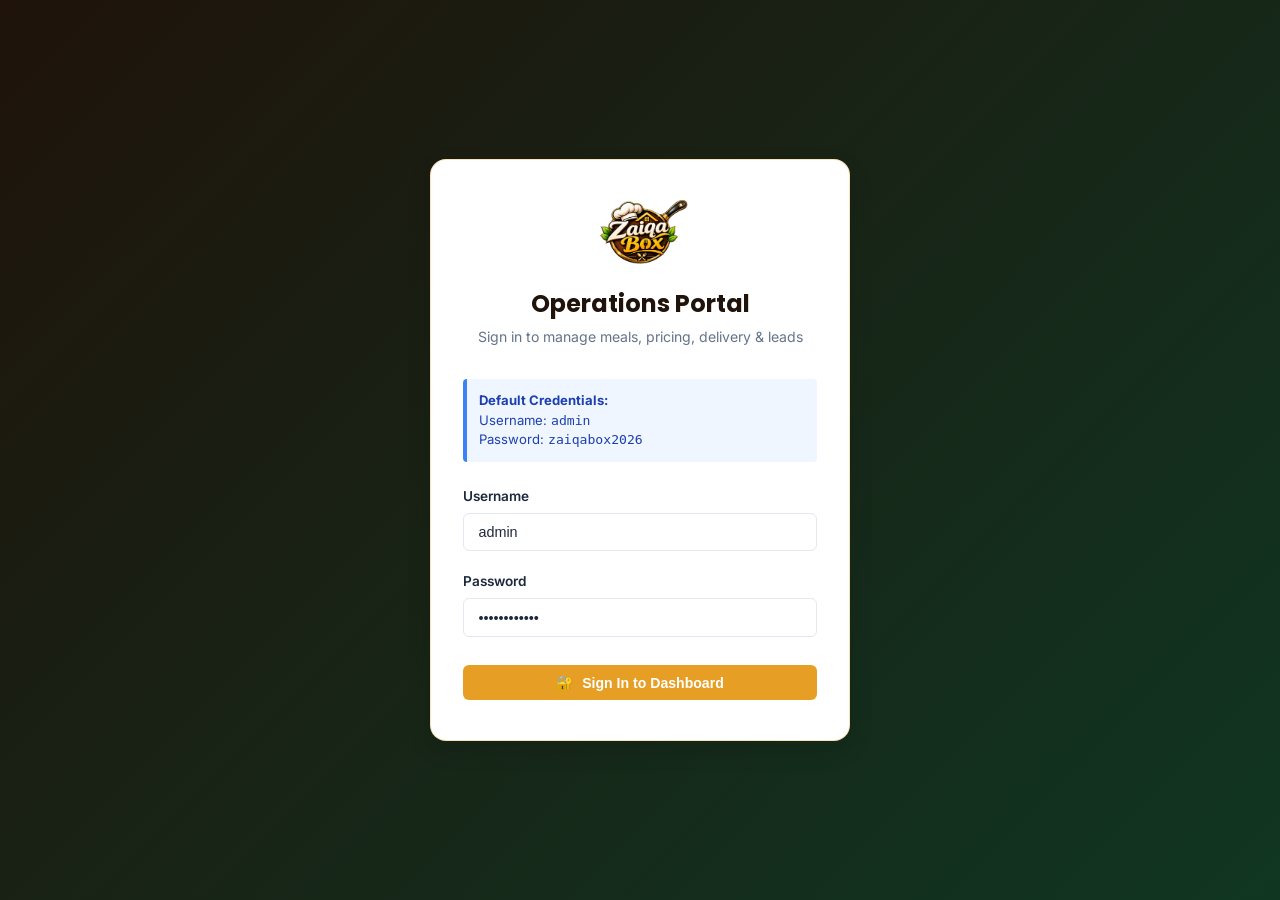
==== frontend/admin/index.html @ 0ab36b27 "feat: complete ZaiqaBox Karachi platform with live admin CRUD, continuous voice AI, dual email dispa" ====
<!DOCTYPE html>
<html lang="en">
<head>
  <meta charset="UTF-8">
  <meta name="viewport" content="width=device-width, initial-scale=1.0">
  <title>ZaiqaBox Operations &amp; Admin Dashboard | SSMS Integrated</title>
  <link rel="icon" type="image/png" href="../assets/logo.png">
  <link rel="stylesheet" href="admin.css">
</head>
<body>

  <!-- 1. LOGIN VIEW -->
  <div class="login-wrapper" id="loginWrapper">
    <div class="login-card">
      <img src="../assets/logo.png" alt="ZaiqaBox Logo" class="login-logo">
      <h1 class="login-title">Operations Portal</h1>
      <p class="login-subtitle">Sign in to manage meals, pricing, delivery &amp; leads</p>

      <div class="login-alert">
        <strong>Default Credentials:</strong><br>
        Username: <code>admin</code><br>
        Password: <code>zaiqabox2026</code>
      </div>

      <form id="adminLoginForm">
        <div class="form-group" style="text-align: left;">
          <label class="form-label">Username</label>
          <input type="text" id="loginUsername" class="form-input" placeholder="admin" required value="admin">
        </div>
        <div class="form-group" style="text-align: left;">
          <label class="form-label">Password</label>
          <input type="password" id="loginPassword" class="form-input" placeholder="••••••••" required value="zaiqabox2026">
        </div>
        <button type="submit" class="btn btn-accent" style="width: 100%; margin-top: 0.5rem;" id="loginSubmitBtn">
          <span>🔐</span> Sign In to Dashboard
        </button>
      </form>
    </div>
  </div>

  <!-- 2. MAIN APP SHELL -->
  <div class="app-shell" id="appShell">
    <!-- Top Bar -->
    <header class="top-nav">
      <div class="nav-left">
        <button class="mobile-menu-toggle" id="mobileMenuToggle" aria-label="Toggle Navigation">☰</button>
        <a href="#" class="brand-badge">
          <img src="../assets/logo.png" alt="Logo" class="brand-logo-small">
          <div class="brand-title-wrap">
            <span class="brand-title">ZaiqaBox Admin</span>
            <span class="brand-subtitle">Operations &amp; Control</span>
          </div>
        </a>
        <div class="db-status-pill" id="dbStatusPill">
          <span class="db-status-dot"></span>
          <span id="dbStatusText">Microsoft SQL Server (ZaiqaBoxDB)</span>
        </div>
      </div>

      <div class="nav-right">
        <a href="../index.html" target="_blank" class="btn btn-outline btn-sm">
          <span>↗</span> View Public Website
        </a>
        <button class="btn btn-outline btn-sm" id="adminLogoutBtn">
          <span>🚪</span> Logout
        </button>
      </div>
    </header>

    <div class="main-layout">
      <!-- Sidebar Navigation -->
      <aside class="sidebar" id="sidebar">
        <div class="sidebar-heading">Navigation</div>
        <div class="nav-item active" data-tab="overview">
          <span class="icon">📊</span>
          <span>Overview</span>
        </div>
        <div class="nav-item" data-tab="menu">
          <span class="icon">🍲</span>
          <span>Weekly Menu Items</span>
        </div>
        <div class="nav-item" data-tab="plans">
          <span class="icon">💳</span>
          <span>Subscription Plans</span>
        </div>
        <div class="nav-item" data-tab="delivery">
          <span class="icon">🛵</span>
          <span>Delivery Zones</span>
        </div>
        <div class="nav-item" data-tab="testimonials">
          <span class="icon">⭐</span>
          <span>Customer Reviews</span>
        </div>
        <div class="nav-item" data-tab="faqs">
          <span class="icon">❓</span>
          <span>FAQs &amp; Help</span>
        </div>
        <div class="nav-item" data-tab="leads">
          <span class="icon">👥</span>
          <span>Captured Leads</span>
        </div>
        <div class="nav-item" data-tab="settings">
          <span class="icon">⚙️</span>
          <span>Website Settings</span>
        </div>
      </aside>

      <!-- Main Content Area -->
      <main class="content-area">

        <!-- TAB 1: OVERVIEW -->
        <section class="tab-pane active" id="tab-overview">
          <div class="page-header">
            <div>
              <h2 class="page-title">Operations Overview</h2>
              <p class="page-desc">Real-time status of orders, menu rotation, and SQL Server storage.</p>
            </div>
            <button class="btn btn-accent btn-sm" onclick="switchTab('menu')">
              <span>➕</span> Add New Menu Dish
            </button>
          </div>

          <div class="stat-cards-grid">
            <div class="stat-card">
              <div>
                <div class="stat-val" id="statTotalLeads">0</div>
                <div class="stat-lbl">Total Captured Leads</div>
              </div>
              <div class="stat-icon">👥</div>
            </div>
            <div class="stat-card">
              <div>
                <div class="stat-val" id="statNewLeads" style="color: var(--admin-accent);">0</div>
                <div class="stat-lbl">New Uncontacted Leads</div>
              </div>
              <div class="stat-icon">🔔</div>
            </div>
            <div class="stat-card">
              <div>
                <div class="stat-val" id="statActiveDishes">5</div>
                <div class="stat-lbl">Active Menu Dishes</div>
              </div>
              <div class="stat-icon">🍲</div>
            </div>
            <div class="stat-card">
              <div>
                <div class="stat-val" id="statActivePlans">2</div>
                <div class="stat-lbl">Active Meal Plans</div>
              </div>
              <div class="stat-icon">💳</div>
            </div>
          </div>

          <div class="card">
            <div class="card-title">
              <span>Recent Inquiries &amp; Leads</span>
              <button class="btn btn-outline btn-sm" onclick="switchTab('leads')">View All Leads →</button>
            </div>
            <div class="table-responsive">
              <table class="data-table">
                <thead>
                  <tr>
                    <th>Time</th>
                    <th>Name</th>
                    <th>WhatsApp</th>
                    <th>Area</th>
                    <th>Plan</th>
                    <th>Status</th>
                    <th>Action</th>
                  </tr>
                </thead>
                <tbody id="overviewRecentLeadsTable">
                  <tr><td colspan="7" style="text-align: center; color: var(--admin-muted);">Loading leads...</td></tr>
                </tbody>
              </table>
            </div>
          </div>
        </section>

        <!-- TAB 2: MENU MANAGEMENT -->
        <section class="tab-pane" id="tab-menu">
          <div class="page-header">
            <div>
              <h2 class="page-title">Weekly Menu &amp; Dishes</h2>
              <p class="page-desc">Manage dish pictures, nutrition details, star ratings, and side items.</p>
            </div>
            <button class="btn btn-accent" id="openAddDishBtn">
              <span>➕</span> Add New Dish
            </button>
          </div>

          <div class="dishes-grid" id="dishesGrid">
            <!-- Rendered dynamically -->
          </div>
        </section>

        <!-- TAB 3: PLANS & PRICING -->
        <section class="tab-pane" id="tab-plans">
          <div class="page-header">
            <div>
              <h2 class="page-title">Subscription Plans &amp; Pricing</h2>
              <p class="page-desc">Create, edit, or delete meal subscription plans shown on the website.</p>
            </div>
            <button class="btn btn-accent" id="openAddPlanBtn">
              <span>➕</span> Add New Plan
            </button>
          </div>

          <div id="plansListContainer">
            <!-- Rendered dynamically -->
          </div>
        </section>

        <!-- TAB 4: DELIVERY ZONES -->
        <section class="tab-pane" id="tab-delivery">
          <div class="page-header">
            <div>
              <h2 class="page-title">Delivery Zones &amp; Policies</h2>
              <p class="page-desc">Configure corporate clusters (DHA, Clifton, PECHS) and delivery surcharges.</p>
            </div>
            <button class="btn btn-accent" id="openAddZoneBtn">
              <span>➕</span> Add Delivery Zone
            </button>
          </div>

          <div class="card">
            <div class="card-title">Configured Delivery Zones</div>
            <div class="table-responsive">
              <table class="data-table">
                <thead>
                  <tr>
                    <th>Zone Name</th>
                    <th>Coverage Areas</th>
                    <th>Free Delivery?</th>
                    <th>Daily Surcharge</th>
                    <th>Time Window</th>
                    <th>Actions</th>
                  </tr>
                </thead>
                <tbody id="deliveryZonesTableBody">
                  <!-- Rendered dynamically -->
                </tbody>
              </table>
            </div>
          </div>
        </section>

        <!-- TAB 5: TESTIMONIALS / REVIEWS -->
        <section class="tab-pane" id="tab-testimonials">
          <div class="page-header">
            <div>
              <h2 class="page-title">Customer Reviews &amp; Testimonials</h2>
              <p class="page-desc">Manage verified corporate customer testimonials shown on the landing page.</p>
            </div>
            <button class="btn btn-accent" id="openAddTestimonialBtn">
              <span>➕</span> Add New Review
            </button>
          </div>

          <div class="card">
            <div class="table-responsive">
              <table class="data-table">
                <thead>
                  <tr>
                    <th>Customer Name</th>
                    <th>Company / Area</th>
                    <th>Rating</th>
                    <th>Review Text</th>
                    <th>Actions</th>
                  </tr>
                </thead>
                <tbody id="testimonialsTableBody">
                  <!-- Rendered dynamically -->
                </tbody>
              </table>
            </div>
          </div>
        </section>

        <!-- TAB 6: FAQS -->
        <section class="tab-pane" id="tab-faqs">
          <div class="page-header">
            <div>
              <h2 class="page-title">Frequently Asked Questions (FAQ)</h2>
              <p class="page-desc">Manage answers to common customer questions about delivery, pause cutoff &amp; quality.</p>
            </div>
            <button class="btn btn-accent" id="openAddFaqBtn">
              <span>➕</span> Add New FAQ
            </button>
          </div>

          <div class="card">
            <div class="table-responsive">
              <table class="data-table">
                <thead>
                  <tr>
                    <th>Question</th>
                    <th>Answer</th>
                    <th>Category</th>
                    <th>Actions</th>
                  </tr>
                </thead>
                <tbody id="faqsTableBody">
                  <!-- Rendered dynamically -->
                </tbody>
              </table>
            </div>
          </div>
        </section>

        <!-- TAB 5: LEADS CRM -->
        <section class="tab-pane" id="tab-leads">
          <div class="page-header">
            <div>
              <h2 class="page-title">Lead Management CRM</h2>
              <p class="page-desc">All customer form submissions saved in SQL Server with AI summaries.</p>
            </div>
            <a href="/api/admin/leads/export-csv" class="btn btn-primary" id="exportLeadsCsvBtn">
              <span>📥</span> Export CSV
            </a>
          </div>

          <div class="card">
            <div style="display: flex; gap: 1rem; margin-bottom: 1.25rem; flex-wrap: wrap;">
              <input type="text" id="leadsSearchInput" class="form-input" placeholder="Search by name, email, or WhatsApp..." style="max-width: 320px;">
              <select id="leadsStatusFilter" class="form-select" style="max-width: 180px;">
                <option value="ALL">All Statuses</option>
                <option value="New">New</option>
                <option value="Contacted">Contacted</option>
                <option value="Subscribed">Subscribed</option>
                <option value="Archived">Archived</option>
              </select>
            </div>

            <div class="table-responsive">
              <table class="data-table">
                <thead>
                  <tr>
                    <th>ID</th>
                    <th>Timestamp</th>
                    <th>Customer Name</th>
                    <th>WhatsApp</th>
                    <th>Area</th>
                    <th>Interested Plan</th>
                    <th>AI Summary</th>
                    <th>Status</th>
                    <th>Actions</th>
                  </tr>
                </thead>
                <tbody id="leadsTableBody">
                  <!-- Rendered dynamically -->
                </tbody>
              </table>
            </div>
          </div>
        </section>

        <!-- TAB 6: SETTINGS -->
        <section class="tab-pane" id="tab-settings">
          <div class="page-header">
            <div>
              <h2 class="page-title">Website Settings &amp; Policies</h2>
              <p class="page-desc">Changes saved here immediately update the live public website.</p>
            </div>
            <button class="btn btn-accent" id="saveSettingsBtn">
              <span>💾</span> Save All Settings
            </button>
          </div>

          <div class="card" style="max-width: 800px;">
            <form id="settingsForm">
              <div class="form-group">
                <label class="form-label">Brand Name</label>
                <input type="text" id="setBrandName" class="form-input">
              </div>
              <div class="form-group">
                <label class="form-label">Announcement Banner Text (Top of page)</label>
                <input type="text" id="setAnnouncement" class="form-input">
              </div>
              <div class="form-group">
                <label class="form-label">Official WhatsApp Number (Format: 923XXXXXXXXX)</label>
                <input type="text" id="setWhatsapp" class="form-input">
              </div>
              <div class="form-group">
                <label class="form-label">Customer Support Email</label>
                <input type="email" id="setEmail" class="form-input">
              </div>
              <div class="form-group">
                <label class="form-label">Outside Delivery Fee Per Day (PKR)</label>
                <input type="number" id="setOutsideFee" class="form-input">
              </div>
              <div class="form-group">
                <label class="form-label">Daily Pause Cutoff Deadline</label>
                <input type="text" id="setPauseDeadline" class="form-input">
              </div>
              <div class="form-group">
                <label class="form-label">Nutritionist Compliance Note (Fixed)</label>
                <textarea id="setCompliance" class="form-textarea" rows="2" readonly style="background: #F8FAFC;"></textarea>
              </div>
            </form>
          </div>
        </section>

      </main>
    </div>
  </div>

  <!-- DISH MODAL (Add / Edit) -->
  <div class="modal-backdrop" id="dishModal">
    <div class="modal-box">
      <div class="modal-header">
        <h3 class="modal-title" id="dishModalTitle">Add Menu Dish</h3>
        <button class="modal-close" id="closeDishModal">&times;</button>
      </div>
      <div class="modal-body">
        <form id="dishForm">
          <input type="hidden" id="dishId">
          <div class="form-group">
            <label class="form-label">Day of Week</label>
            <select id="dishDay" class="form-select" required>
              <option value="Monday">Monday</option>
              <option value="Tuesday">Tuesday</option>
              <option value="Wednesday">Wednesday</option>
              <option value="Thursday">Thursday</option>
              <option value="Friday">Friday</option>
            </select>
          </div>
          <div class="form-group">
            <label class="form-label">Dish Title</label>
            <input type="text" id="dishTitle" class="form-input" placeholder="e.g. Tender Chicken Tikka Rice Bowl" required>
          </div>
          <div class="form-group">
            <label class="form-label">Full Nutritional Description</label>
            <textarea id="dishDescription" class="form-textarea" rows="3" placeholder="Description of cooking method, spices, ingredients..." required></textarea>
          </div>
          <div class="form-group">
            <label class="form-label">Sides &amp; Accompaniments</label>
            <input type="text" id="dishSides" class="form-input" placeholder="e.g. Kachumber salad, mint yogurt raita" required>
          </div>
          <div class="form-group">
            <label class="form-label">Dish Image URL</label>
            <input type="text" id="dishImageUrl" class="form-input" placeholder="assets/menu/monday_tikka_bowl.jpg" required>
            <div style="margin-top: 0.5rem;">
              <label style="font-size: 0.8rem; color: var(--admin-muted);">Or upload new image:</label>
              <input type="file" id="dishImageFile" accept="image/*" class="form-input" style="padding: 0.35rem;">
            </div>
          </div>
          <div style="display: grid; grid-template-columns: 1fr 1fr; gap: 1rem;">
            <div class="form-group">
              <label class="form-label">Star Rating (1.0 – 5.0)</label>
              <input type="number" id="dishRating" class="form-input" step="0.1" min="1.0" max="5.0" value="4.9" required>
            </div>
            <div class="form-group">
              <label class="form-label">Reviews Count</label>
              <input type="number" id="dishReviews" class="form-input" value="135" required>
            </div>
          </div>
          <div style="display: grid; grid-template-columns: 1fr 1fr; gap: 1rem;">
            <div class="form-group">
              <label class="form-label">Calories (kcal)</label>
              <input type="number" id="dishCalories" class="form-input" value="520" required>
            </div>
            <div class="form-group">
              <label class="form-label">Protein (g)</label>
              <input type="number" id="dishProtein" class="form-input" value="36" required>
            </div>
          </div>
          <div class="form-group">
            <label class="form-label">Badge Tag</label>
            <input type="text" id="dishBadge" class="form-input" placeholder="e.g. High Protein / Chef Special" value="High Protein">
          </div>
        </form>
      </div>
      <div class="modal-footer">
        <button type="button" class="btn btn-outline" id="cancelDishBtn">Cancel</button>
        <button type="button" class="btn btn-accent" id="saveDishBtn">Save Dish</button>
      </div>
    </div>
  </div>

  <!-- PLAN MODAL (Add / Edit) -->
  <div class="modal-backdrop" id="planModal">
    <div class="modal-box">
      <div class="modal-header">
        <h3 class="modal-title" id="planModalTitle">Add Subscription Plan</h3>
        <button class="modal-close" id="closePlanModal">&times;</button>
      </div>
      <div class="modal-body">
        <form id="planForm">
          <input type="hidden" id="modalPlanId">
          <div class="form-group">
            <label class="form-label">Plan Name</label>
            <input type="text" id="modalPlanName" class="form-input" placeholder="e.g. Bi-Weekly Executive" required>
          </div>
          <div style="display: grid; grid-template-columns: 1fr 1fr; gap: 1rem;">
            <div class="form-group">
              <label class="form-label">Price (PKR)</label>
              <input type="number" id="modalPlanPrice" class="form-input" placeholder="6800" required>
            </div>
            <div class="form-group">
              <label class="form-label">Lunches Count</label>
              <input type="number" id="modalPlanLunches" class="form-input" placeholder="10" required>
            </div>
          </div>
          <div class="form-group">
            <label class="form-label">Period Text</label>
            <input type="text" id="modalPlanPeriod" class="form-input" placeholder="10 Lunches (2 Weeks Mon-Fri)" required>
          </div>
          <div class="form-group">
            <label class="form-label">Badge Tag</label>
            <input type="text" id="modalPlanBadge" class="form-input" placeholder="e.g. Best for Teams">
          </div>
          <div class="form-group">
            <label class="form-label">Description</label>
            <textarea id="modalPlanDesc" class="form-textarea" rows="2" placeholder="Plan overview..." required></textarea>
          </div>
          <div class="form-group">
            <label class="form-label">Features (Pipe '|' separated)</label>
            <input type="text" id="modalPlanFeatures" class="form-input" placeholder="10 fresh home-cooked lunches | Free delivery in DHA, Clifton & PECHS | Pause anytime">
          </div>
        </form>
      </div>
      <div class="modal-footer">
        <button type="button" class="btn btn-outline" id="cancelPlanBtn">Cancel</button>
        <button type="button" class="btn btn-accent" id="saveModalPlanBtn">Save Plan</button>
      </div>
    </div>
  </div>

  <!-- DELIVERY ZONE MODAL (Add / Edit) -->
  <div class="modal-backdrop" id="zoneModal">
    <div class="modal-box">
      <div class="modal-header">
        <h3 class="modal-title" id="zoneModalTitle">Add Delivery Zone</h3>
        <button class="modal-close" id="closeZoneModal">&times;</button>
      </div>
      <div class="modal-body">
        <form id="zoneForm">
          <input type="hidden" id="modalZoneId">
          <div class="form-group">
            <label class="form-label">Zone Name</label>
            <input type="text" id="modalZoneName" class="form-input" placeholder="e.g. Bahadurabad / Sharfabad" required>
          </div>
          <div class="form-group">
            <label class="form-label">Coverage Details</label>
            <input type="text" id="modalZoneCoverage" class="form-input" placeholder="e.g. Alamgir Road, Dhoraji, CP Berar Society" required>
          </div>
          <div style="display: grid; grid-template-columns: 1fr 1fr; gap: 1rem;">
            <div class="form-group">
              <label class="form-label">Free Delivery?</label>
              <select id="modalZoneIsFree" class="form-select">
                <option value="true">Yes (Free Delivery)</option>
                <option value="false">No (Charged)</option>
              </select>
            </div>
            <div class="form-group">
              <label class="form-label">Daily Surcharge (PKR)</label>
              <input type="number" id="modalZoneFee" class="form-input" value="0">
            </div>
          </div>
          <div class="form-group">
            <label class="form-label">Timing Window</label>
            <input type="text" id="modalZoneTiming" class="form-input" value="12:30 PM – 1:30 PM">
          </div>
        </form>
      </div>
      <div class="modal-footer">
        <button type="button" class="btn btn-outline" id="cancelZoneBtn">Cancel</button>
        <button type="button" class="btn btn-accent" id="saveModalZoneBtn">Save Zone</button>
      </div>
    </div>
  </div>

  <!-- TESTIMONIAL MODAL (Add / Edit) -->
  <div class="modal-backdrop" id="testimonialModal">
    <div class="modal-box">
      <div class="modal-header">
        <h3 class="modal-title" id="testModalTitle">Add Customer Review</h3>
        <button class="modal-close" id="closeTestModal">&times;</button>
      </div>
      <div class="modal-body">
        <form id="testForm">
          <input type="hidden" id="modalTestId">
          <div class="form-group">
            <label class="form-label">Customer Name</label>
            <input type="text" id="modalTestName" class="form-input" placeholder="e.g. Bilal Ahmed" required>
          </div>
          <div class="form-group">
            <label class="form-label">Company / Office Area</label>
            <input type="text" id="modalTestArea" class="form-input" placeholder="e.g. Product Lead, Clifton Block 4" required>
          </div>
          <div class="form-group">
            <label class="form-label">Rating (1.0 – 5.0)</label>
            <input type="number" id="modalTestRating" class="form-input" step="0.1" min="1.0" max="5.0" value="5.0" required>
          </div>
          <div class="form-group">
            <label class="form-label">Review Text</label>
            <textarea id="modalTestText" class="form-textarea" rows="3" placeholder="Customer experience with food and delivery..." required></textarea>
          </div>
        </form>
      </div>
      <div class="modal-footer">
        <button type="button" class="btn btn-outline" id="cancelTestBtn">Cancel</button>
        <button type="button" class="btn btn-accent" id="saveModalTestBtn">Save Review</button>
      </div>
    </div>
  </div>

  <!-- FAQ MODAL (Add / Edit) -->
  <div class="modal-backdrop" id="faqModal">
    <div class="modal-box">
      <div class="modal-header">
        <h3 class="modal-title" id="faqModalTitle">Add FAQ Item</h3>
        <button class="modal-close" id="closeFaqModal">&times;</button>
      </div>
      <div class="modal-body">
        <form id="faqForm">
          <input type="hidden" id="modalFaqId">
          <div class="form-group">
            <label class="form-label">Question</label>
            <input type="text" id="modalFaqQuestion" class="form-input" placeholder="e.g. What is your pause cutoff time?" required>
          </div>
          <div class="form-group">
            <label class="form-label">Answer</label>
            <textarea id="modalFaqAnswer" class="form-textarea" rows="3" placeholder="Detailed answer..." required></textarea>
          </div>
          <div class="form-group">
            <label class="form-label">Category</label>
            <select id="modalFaqCategory" class="form-select">
              <option value="Delivery">Delivery</option>
              <option value="Orders & Flexibility">Orders &amp; Flexibility</option>
              <option value="Health & Quality">Health &amp; Quality</option>
              <option value="General">General</option>
            </select>
          </div>
        </form>
      </div>
      <div class="modal-footer">
        <button type="button" class="btn btn-outline" id="cancelFaqBtn">Cancel</button>
        <button type="button" class="btn btn-accent" id="saveModalFaqBtn">Save FAQ</button>
      </div>
    </div>
  </div>

  <!-- TOAST CONTAINER -->
  <div class="toast-container" id="toastContainer"></div>

  <!-- JavaScript -->
  <script src="admin.js"></script>
</body>
</html>
---- frontend/admin/admin.css ----
/* ============================================================
   ZaiqaBox Karachi - Admin Operations Portal Stylesheet
   Theme: Executive Corporate Dashboard
   Palette: Rich Skillet Walnut (#1F130B), Forest Green (#184D30),
            Skillet Gold (#E69F24), Clean Slate (#F8FAFC)
   ============================================================ */

@import url('https://fonts.googleapis.com/css2?family=Inter:wght@400;500;600;700&family=Poppins:wght@600;700&display=swap');

:root {
  --admin-primary: #184D30;
  --admin-primary-dark: #103622;
  --admin-accent: #E69F24;
  --admin-accent-hover: #cf8a16;
  --admin-walnut: #1F130B;
  --admin-walnut-light: #2E1D12;
  --admin-bg: #F4F6F8;
  --admin-surface: #FFFFFF;
  --admin-border: #E2E8F0;
  --admin-text: #1E293B;
  --admin-muted: #64748B;
  --admin-success: #10B981;
  --admin-warning: #F59E0B;
  --admin-danger: #EF4444;
  --radius-sm: 6px;
  --radius-md: 10px;
  --radius-lg: 16px;
  --shadow-sm: 0 1px 3px rgba(0,0,0,0.06);
  --shadow-md: 0 4px 14px rgba(0,0,0,0.08);
  --shadow-lg: 0 10px 25px rgba(0,0,0,0.12);
  --transition: all 0.2s ease-in-out;
}

*, *::before, *::after {
  box-sizing: border-box;
  margin: 0;
  padding: 0;
}

body {
  font-family: 'Inter', sans-serif;
  background-color: var(--admin-bg);
  color: var(--admin-text);
  line-height: 1.5;
  min-height: 100vh;
}

/* Login View */
.login-wrapper {
  min-height: 100vh;
  display: flex;
  align-items: center;
  justify-content: center;
  background: linear-gradient(135deg, var(--admin-walnut) 0%, var(--admin-primary-dark) 100%);
  padding: 1.5rem;
}

.login-card {
  width: 100%;
  max-width: 420px;
  background: var(--admin-surface);
  border-radius: var(--radius-lg);
  padding: 2.5rem 2rem;
  box-shadow: var(--shadow-lg);
  border: 1px solid rgba(230, 159, 36, 0.3);
  text-align: center;
}

.login-logo {
  height: 64px;
  margin: 0 auto 1rem;
  object-fit: contain;
}

.login-title {
  font-family: 'Poppins', sans-serif;
  font-size: 1.5rem;
  color: var(--admin-walnut);
  margin-bottom: 0.25rem;
}

.login-subtitle {
  color: var(--admin-muted);
  font-size: 0.88rem;
  margin-bottom: 2rem;
}

.login-alert {
  background: #EFF6FF;
  border-left: 4px solid #3B82F6;
  padding: 0.75rem;
  font-size: 0.82rem;
  color: #1E40AF;
  text-align: left;
  border-radius: 4px;
  margin-bottom: 1.5rem;
}

/* App Shell */
.app-shell {
  display: none;
  min-height: 100vh;
  flex-direction: column;
}

.app-shell.active {
  display: flex;
}

/* Top Navbar */
.top-nav {
  height: 68px;
  background: var(--admin-surface);
  border-bottom: 1px solid var(--admin-border);
  display: flex;
  align-items: center;
  justify-content: space-between;
  padding: 0 1.5rem;
  position: sticky;
  top: 0;
  z-index: 100;
}

.nav-left {
  display: flex;
  align-items: center;
  gap: 1.25rem;
}

.mobile-menu-toggle {
  display: none;
  background: transparent;
  border: none;
  font-size: 1.4rem;
  cursor: pointer;
  color: var(--admin-text);
}

.brand-badge {
  display: flex;
  align-items: center;
  gap: 0.75rem;
  text-decoration: none;
}

.brand-logo-small {
  height: 40px;
  border-radius: var(--radius-sm);
}

.brand-title-wrap {
  display: flex;
  flex-direction: column;
}

.brand-title {
  font-family: 'Poppins', sans-serif;
  font-weight: 700;
  font-size: 1.1rem;
  color: var(--admin-walnut);
  line-height: 1.2;
}

.brand-subtitle {
  font-size: 0.72rem;
  color: var(--admin-muted);
  font-weight: 600;
}

.db-status-pill {
  display: inline-flex;
  align-items: center;
  gap: 0.4rem;
  background: #ECFDF5;
  color: #065F46;
  border: 1px solid #A7F3D0;
  font-size: 0.75rem;
  font-weight: 600;
  padding: 0.25rem 0.65rem;
  border-radius: 9999px;
}

.db-status-dot {
  width: 7px;
  height: 7px;
  background: #10B981;
  border-radius: 50%;
}

.nav-right {
  display: flex;
  align-items: center;
  gap: 1rem;
}

/* Main Layout */
.main-layout {
  display: flex;
  flex-grow: 1;
}

/* Sidebar */
.sidebar {
  width: 250px;
  background: var(--admin-walnut);
  color: #F8FAFC;
  padding: 1.5rem 0.75rem;
  flex-shrink: 0;
  display: flex;
  flex-direction: column;
  gap: 0.35rem;
  transition: var(--transition);
}

.sidebar-heading {
  font-size: 0.72rem;
  text-transform: uppercase;
  letter-spacing: 0.05em;
  color: #94A3B8;
  padding: 0.75rem 0.75rem 0.25rem;
  font-weight: 700;
}

.nav-item {
  display: flex;
  align-items: center;
  gap: 0.75rem;
  padding: 0.75rem 1rem;
  border-radius: var(--radius-md);
  color: #CBD5E1;
  font-size: 0.9rem;
  font-weight: 500;
  cursor: pointer;
  transition: var(--transition);
}

.nav-item:hover {
  background: rgba(255, 255, 255, 0.08);
  color: #FFFFFF;
}

.nav-item.active {
  background: var(--admin-primary);
  color: #FFFFFF;
  font-weight: 600;
  box-shadow: var(--shadow-sm);
  border-left: 3px solid var(--admin-accent);
}

.nav-item .icon {
  font-size: 1.15rem;
  width: 22px;
  text-align: center;
}

/* Content Area */
.content-area {
  flex-grow: 1;
  padding: 2rem;
  overflow-x: hidden;
  max-width: 1350px;
  margin: 0 auto;
  width: 100%;
}

.tab-pane {
  display: none;
}

.tab-pane.active {
  display: block;
}

/* Page Header */
.page-header {
  display: flex;
  align-items: center;
  justify-content: space-between;
  margin-bottom: 2rem;
  flex-wrap: wrap;
  gap: 1rem;
}

.page-title {
  font-family: 'Poppins', sans-serif;
  font-size: 1.6rem;
  color: var(--admin-walnut);
  margin-bottom: 0.2rem;
}

.page-desc {
  color: var(--admin-muted);
  font-size: 0.9rem;
}

/* Cards & Grid */
.stat-cards-grid {
  display: grid;
  grid-template-columns: repeat(auto-fit, minmax(220px, 1fr));
  gap: 1.25rem;
  margin-bottom: 2rem;
}

.stat-card {
  background: var(--admin-surface);
  border-radius: var(--radius-md);
  border: 1px solid var(--admin-border);
  padding: 1.5rem;
  box-shadow: var(--shadow-sm);
  display: flex;
  align-items: center;
  justify-content: space-between;
}

.stat-val {
  font-family: 'Poppins', sans-serif;
  font-size: 1.8rem;
  font-weight: 700;
  color: var(--admin-walnut);
  line-height: 1.2;
}

.stat-lbl {
  color: var(--admin-muted);
  font-size: 0.85rem;
  font-weight: 500;
}

.stat-icon {
  width: 48px;
  height: 48px;
  border-radius: 50%;
  display: flex;
  align-items: center;
  justify-content: center;
  font-size: 1.4rem;
  background: #FEF3C7;
  color: var(--admin-accent);
}

.card {
  background: var(--admin-surface);
  border-radius: var(--radius-md);
  border: 1px solid var(--admin-border);
  padding: 1.75rem;
  box-shadow: var(--shadow-sm);
  margin-bottom: 1.5rem;
}

.card-title {
  font-family: 'Poppins', sans-serif;
  font-size: 1.15rem;
  color: var(--admin-walnut);
  margin-bottom: 1.25rem;
  display: flex;
  align-items: center;
  justify-content: space-between;
}

/* Tables */
.table-responsive {
  overflow-x: auto;
  border-radius: var(--radius-md);
  border: 1px solid var(--admin-border);
}

.data-table {
  width: 100%;
  border-collapse: collapse;
  text-align: left;
  font-size: 0.88rem;
}

.data-table th {
  background: #F8FAFC;
  padding: 0.85rem 1rem;
  font-weight: 600;
  color: var(--admin-muted);
  border-bottom: 1px solid var(--admin-border);
  white-space: nowrap;
}

.data-table td {
  padding: 0.9rem 1rem;
  border-bottom: 1px solid var(--admin-border);
  vertical-align: middle;
}

.data-table tr:hover {
  background: #FDFBF7;
}

/* Badges */
.badge {
  display: inline-block;
  padding: 0.25rem 0.6rem;
  border-radius: 9999px;
  font-size: 0.75rem;
  font-weight: 600;
}

.badge-new { background: #DBEAFE; color: #1E40AF; }
.badge-contacted { background: #FEF3C7; color: #92400E; }
.badge-subscribed { background: #D1FAE5; color: #065F46; }
.badge-archived { background: #E2E8F0; color: #475569; }

/* Buttons & Inputs */
.btn {
  display: inline-flex;
  align-items: center;
  justify-content: center;
  gap: 0.5rem;
  padding: 0.6rem 1.25rem;
  border-radius: var(--radius-sm);
  font-weight: 600;
  font-size: 0.88rem;
  border: none;
  cursor: pointer;
  transition: var(--transition);
  text-decoration: none;
}

.btn-primary {
  background: var(--admin-primary);
  color: #FFFFFF;
}

.btn-primary:hover {
  background: var(--admin-primary-dark);
}

.btn-accent {
  background: var(--admin-accent);
  color: #FFFFFF;
}

.btn-accent:hover {
  background: var(--admin-accent-hover);
}

.btn-outline {
  background: transparent;
  border: 1px solid var(--admin-border);
  color: var(--admin-text);
}

.btn-outline:hover {
  background: #F1F5F9;
}

.btn-sm {
  padding: 0.35rem 0.75rem;
  font-size: 0.8rem;
}

.form-group {
  margin-bottom: 1.25rem;
}

.form-label {
  display: block;
  font-size: 0.85rem;
  font-weight: 600;
  margin-bottom: 0.4rem;
  color: var(--admin-text);
}

.form-input, .form-select, .form-textarea {
  width: 100%;
  padding: 0.65rem 0.9rem;
  border: 1px solid var(--admin-border);
  border-radius: var(--radius-sm);
  font-size: 0.9rem;
  background: #FFFFFF;
  color: var(--admin-text);
  outline: none;
  transition: var(--transition);
}

.form-input:focus, .form-select:focus, .form-textarea:focus {
  border-color: var(--admin-accent);
  box-shadow: 0 0 0 3px rgba(230, 159, 36, 0.15);
}

/* Modals */
.modal-backdrop {
  position: fixed;
  top: 0;
  left: 0;
  width: 100%;
  height: 100%;
  background: rgba(15, 23, 42, 0.6);
  backdrop-filter: blur(4px);
  z-index: 1000;
  display: none;
  align-items: center;
  justify-content: center;
  padding: 1.5rem;
}

.modal-backdrop.open {
  display: flex;
}

.modal-box {
  background: var(--admin-surface);
  border-radius: var(--radius-lg);
  max-width: 650px;
  width: 100%;
  max-height: 90vh;
  overflow-y: auto;
  box-shadow: var(--shadow-lg);
  border: 1px solid var(--admin-border);
}

.modal-header {
  padding: 1.25rem 1.5rem;
  border-bottom: 1px solid var(--admin-border);
  display: flex;
  align-items: center;
  justify-content: space-between;
}

.modal-title {
  font-family: 'Poppins', sans-serif;
  font-size: 1.2rem;
  color: var(--admin-walnut);
}

.modal-close {
  background: transparent;
  border: none;
  font-size: 1.4rem;
  cursor: pointer;
  color: var(--admin-muted);
}

.modal-body {
  padding: 1.5rem;
}

.modal-footer {
  padding: 1rem 1.5rem;
  border-top: 1px solid var(--admin-border);
  display: flex;
  justify-content: flex-end;
  gap: 0.75rem;
  background: #F8FAFC;
}

/* Menu Management Cards */
.dishes-grid {
  display: grid;
  grid-template-columns: repeat(auto-fill, minmax(290px, 1fr));
  gap: 1.5rem;
}

.dish-admin-card {
  background: var(--admin-surface);
  border: 1px solid var(--admin-border);
  border-radius: var(--radius-md);
  overflow: hidden;
  box-shadow: var(--shadow-sm);
  display: flex;
  flex-direction: column;
}

.dish-admin-img {
  width: 100%;
  height: 160px;
  object-fit: cover;
}

.dish-admin-body {
  padding: 1.25rem;
  flex-grow: 1;
  display: flex;
  flex-direction: column;
}

.dish-admin-day {
  font-size: 0.78rem;
  font-weight: 700;
  text-transform: uppercase;
  color: var(--admin-accent);
  margin-bottom: 0.25rem;
}

.dish-admin-title {
  font-family: 'Poppins', sans-serif;
  font-size: 1.1rem;
  font-weight: 600;
  color: var(--admin-walnut);
  margin-bottom: 0.4rem;
}

.dish-admin-desc {
  font-size: 0.85rem;
  color: var(--admin-muted);
  margin-bottom: 0.8rem;
  line-height: 1.4;
}

.dish-admin-meta {
  display: flex;
  align-items: center;
  justify-content: space-between;
  font-size: 0.82rem;
  margin-top: auto;
  padding-top: 0.8rem;
  border-top: 1px solid var(--admin-border);
}

.dish-admin-actions {
  display: flex;
  gap: 0.5rem;
  margin-top: 0.85rem;
}

/* Toast Notifications */
.toast-container {
  position: fixed;
  bottom: 24px;
  right: 24px;
  z-index: 2000;
  display: flex;
  flex-direction: column;
  gap: 0.5rem;
}

.toast {
  padding: 0.85rem 1.25rem;
  border-radius: var(--radius-md);
  background: var(--admin-walnut);
  color: #FFFFFF;
  font-size: 0.88rem;
  box-shadow: var(--shadow-lg);
  border-left: 4px solid var(--admin-accent);
  animation: slideIn 0.25s ease-out;
}

@keyframes slideIn {
  from { opacity: 0; transform: translateY(15px); }
  to { opacity: 1; transform: translateY(0); }
}

@media (max-width: 900px) {
  .mobile-menu-toggle {
    display: block;
  }
  .sidebar {
    position: fixed;
    top: 68px;
    left: -260px;
    height: calc(100vh - 68px);
    z-index: 99;
  }
  .sidebar.open {
    left: 0;
  }
}
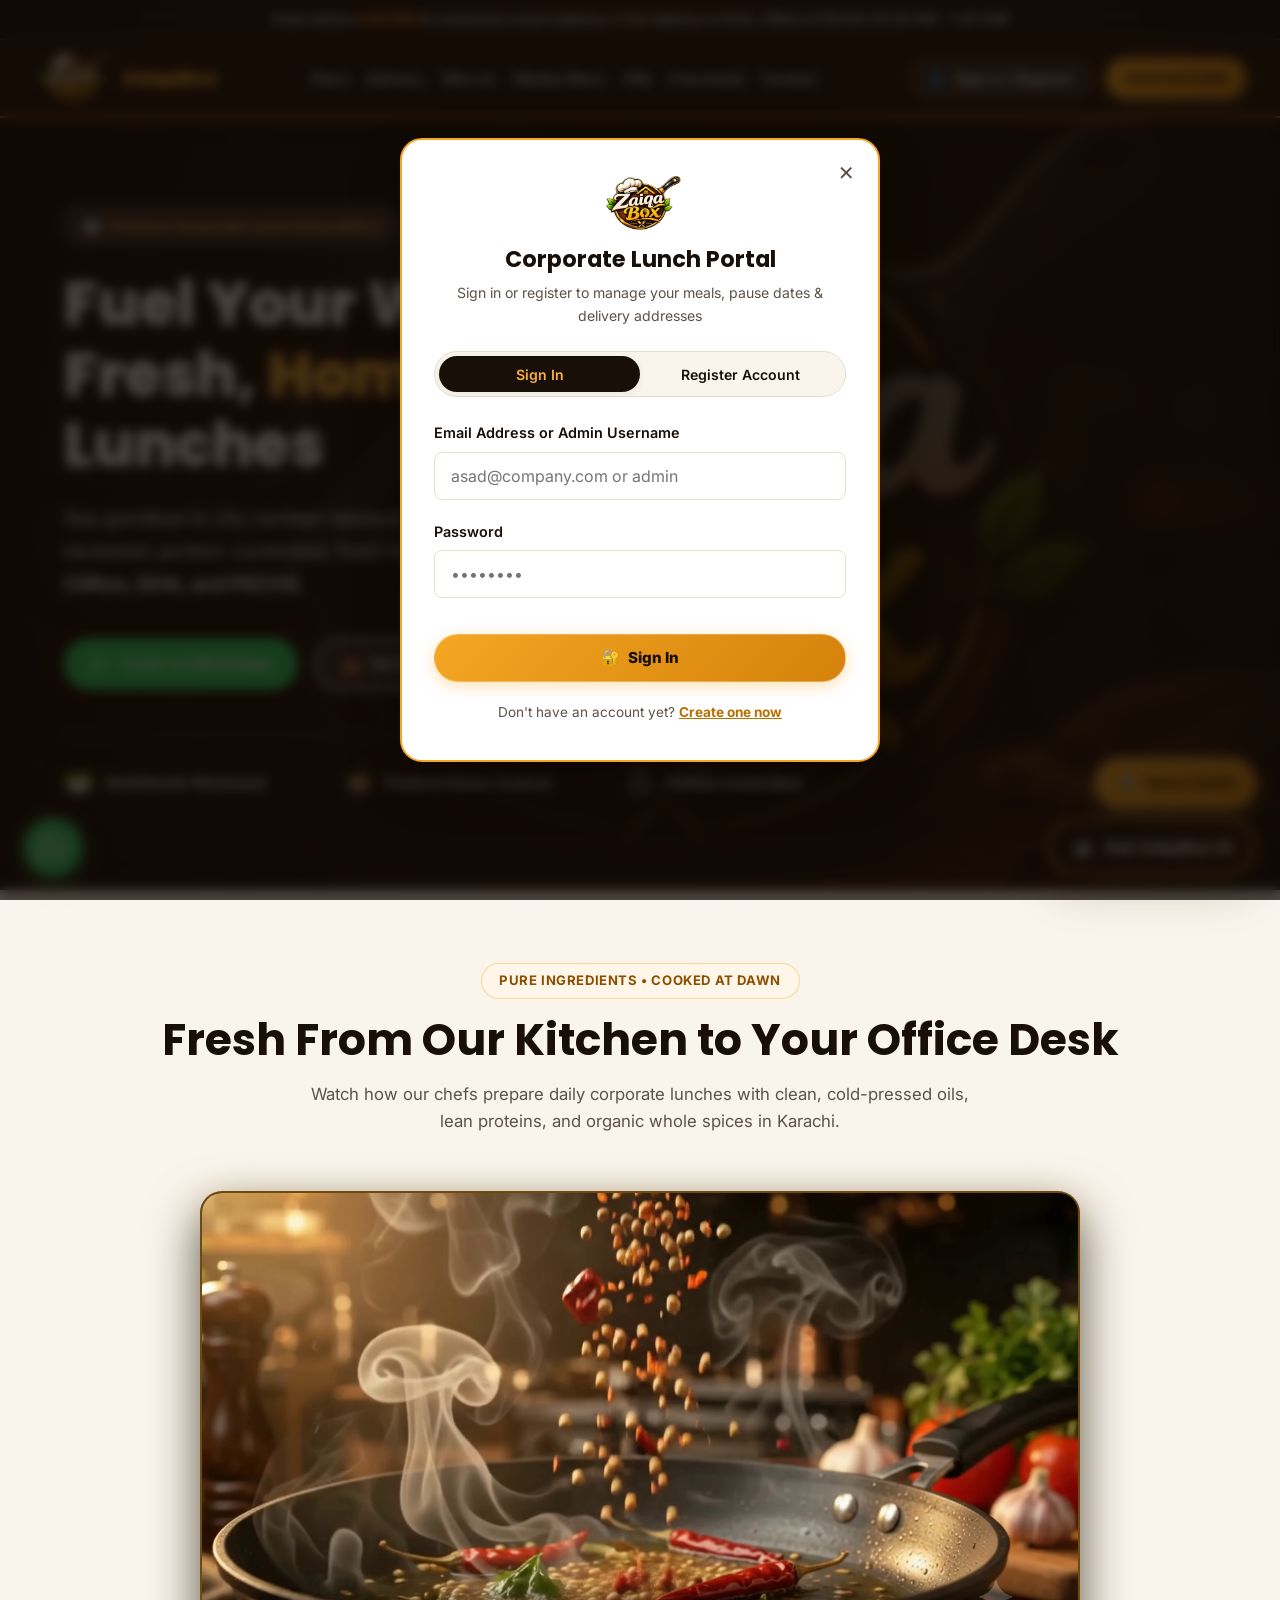
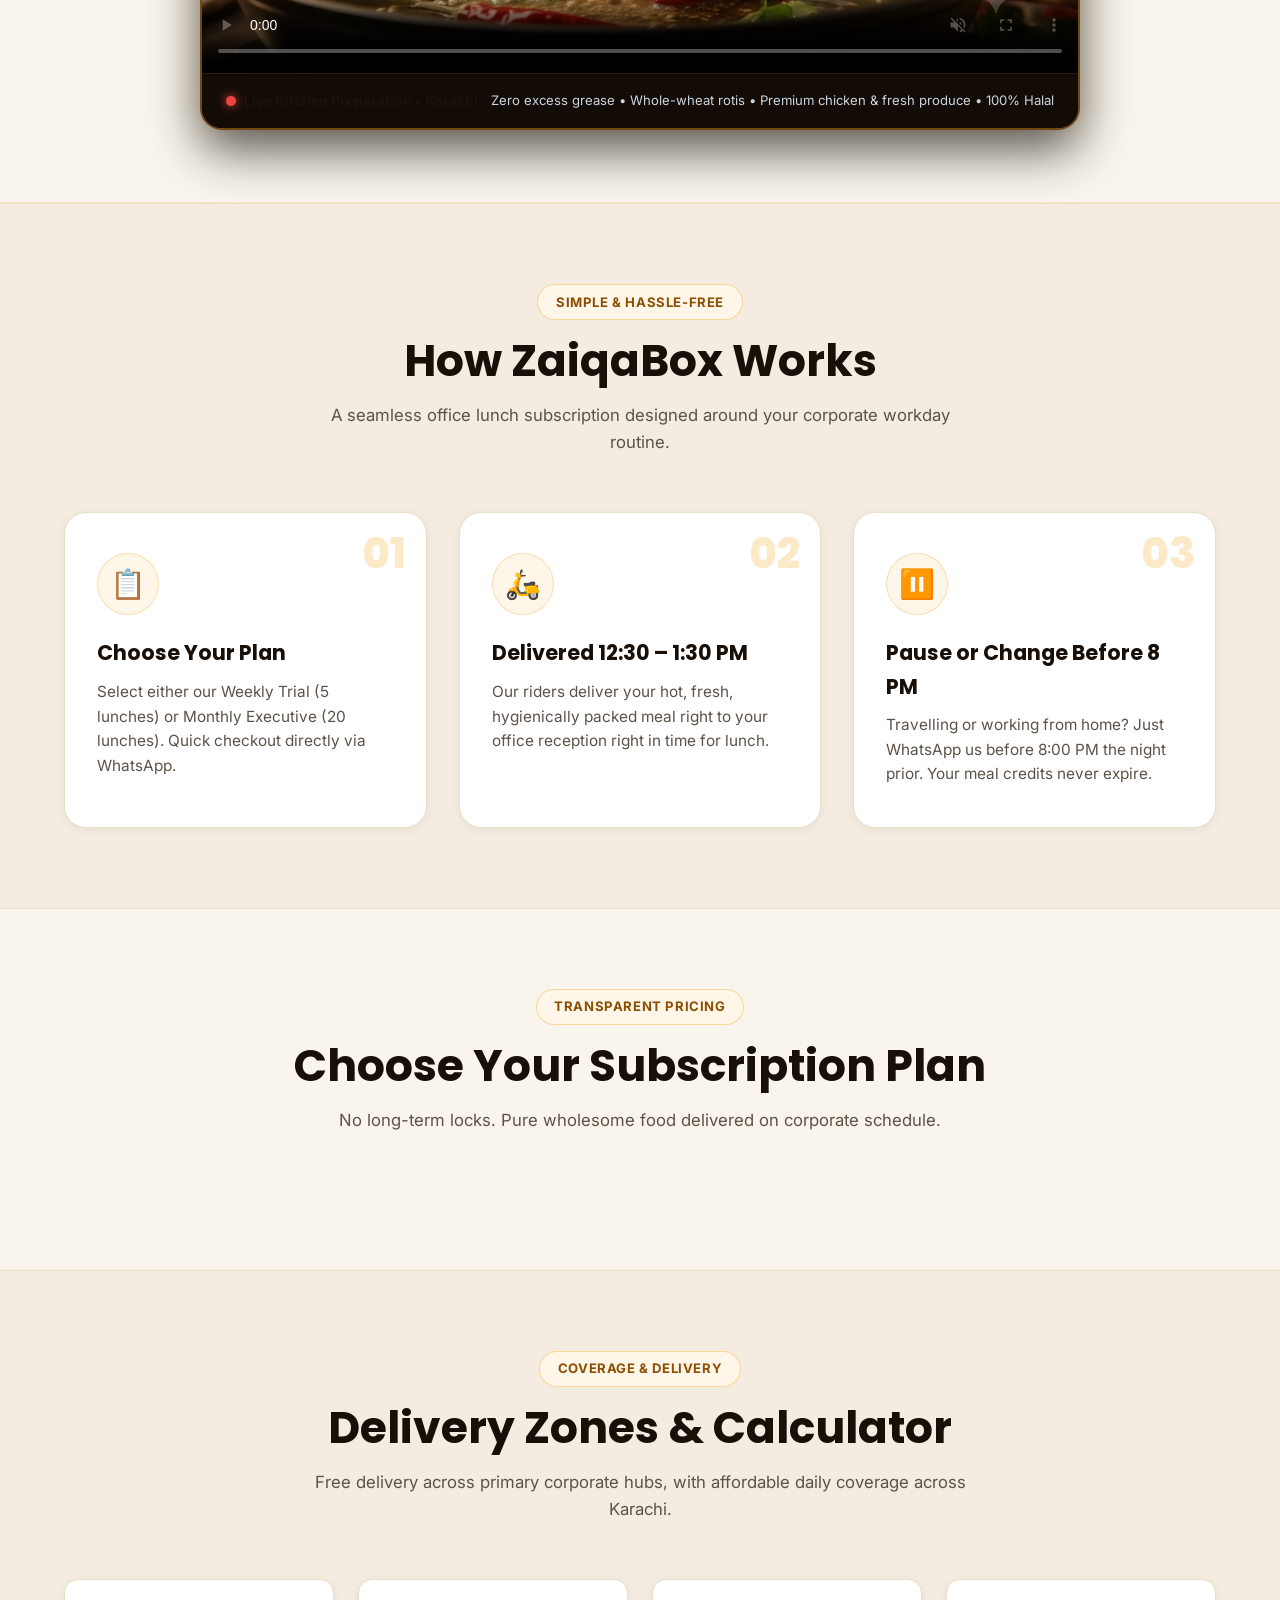
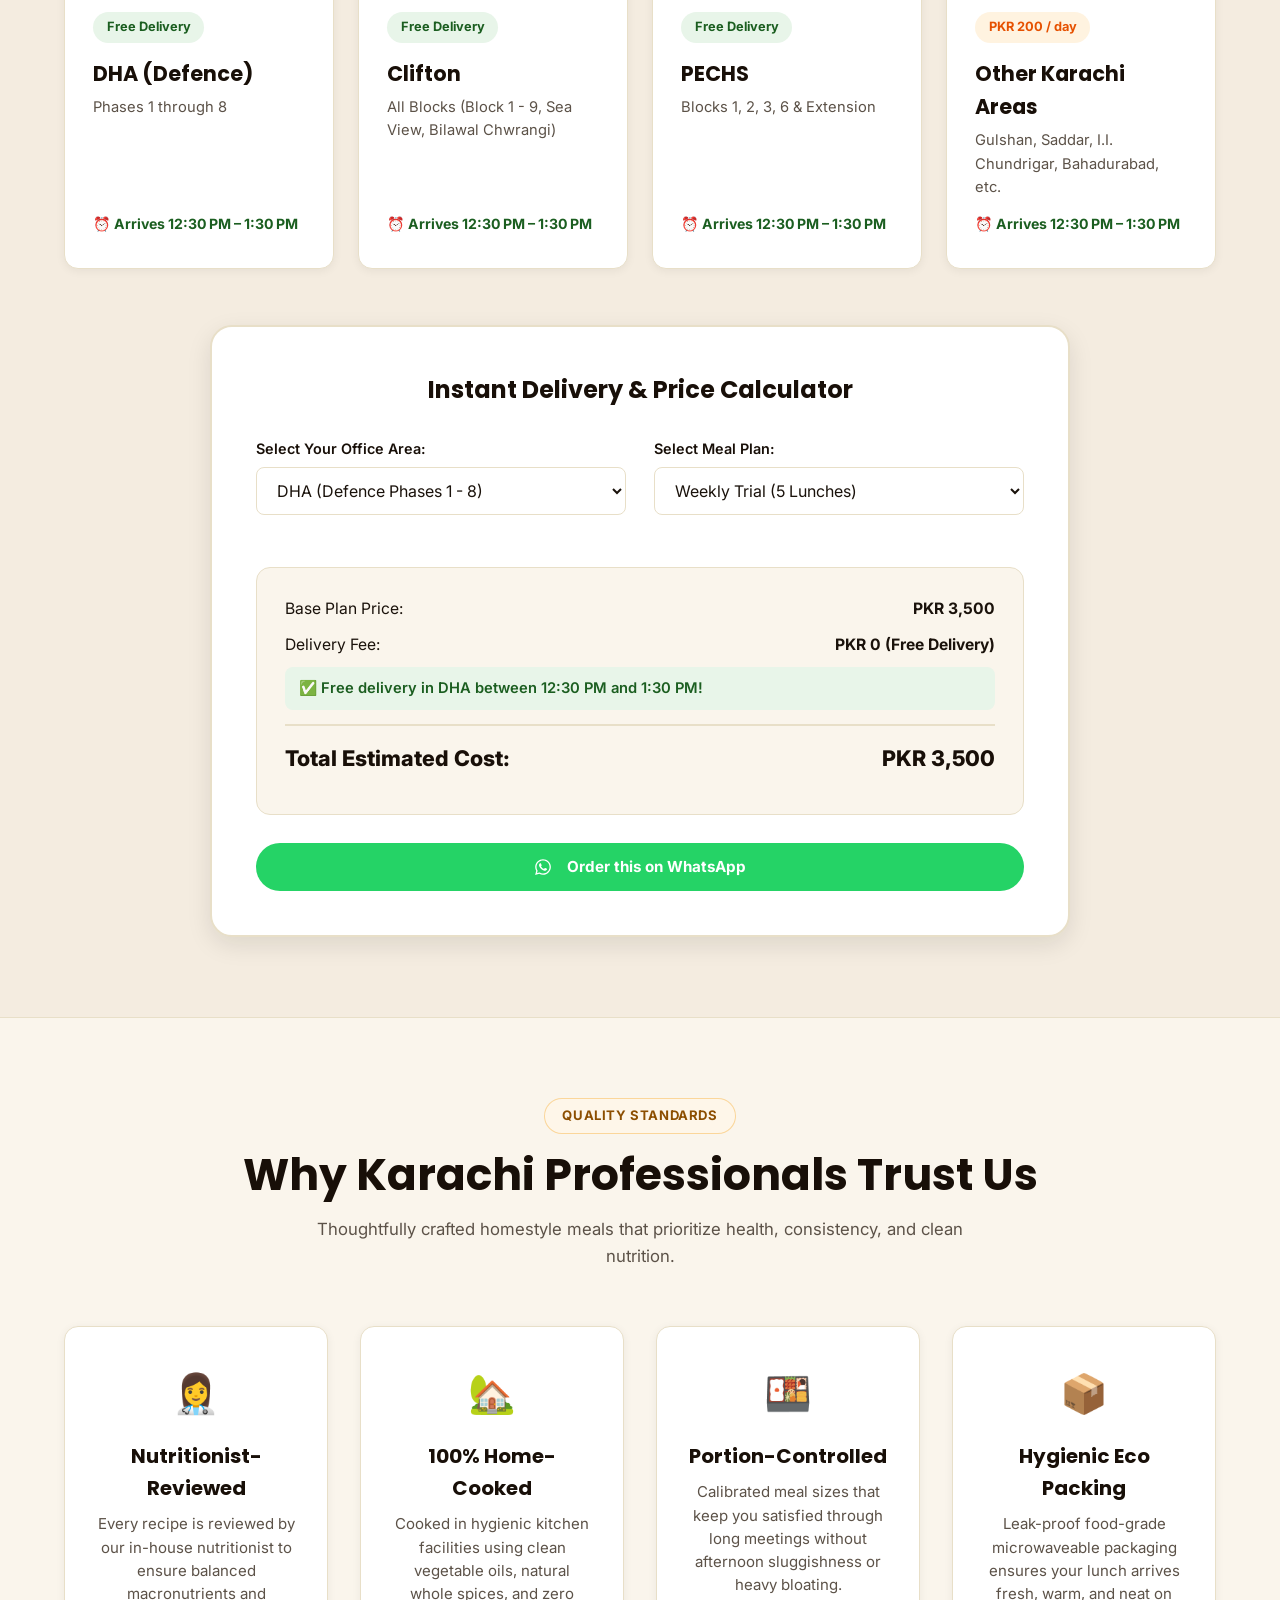
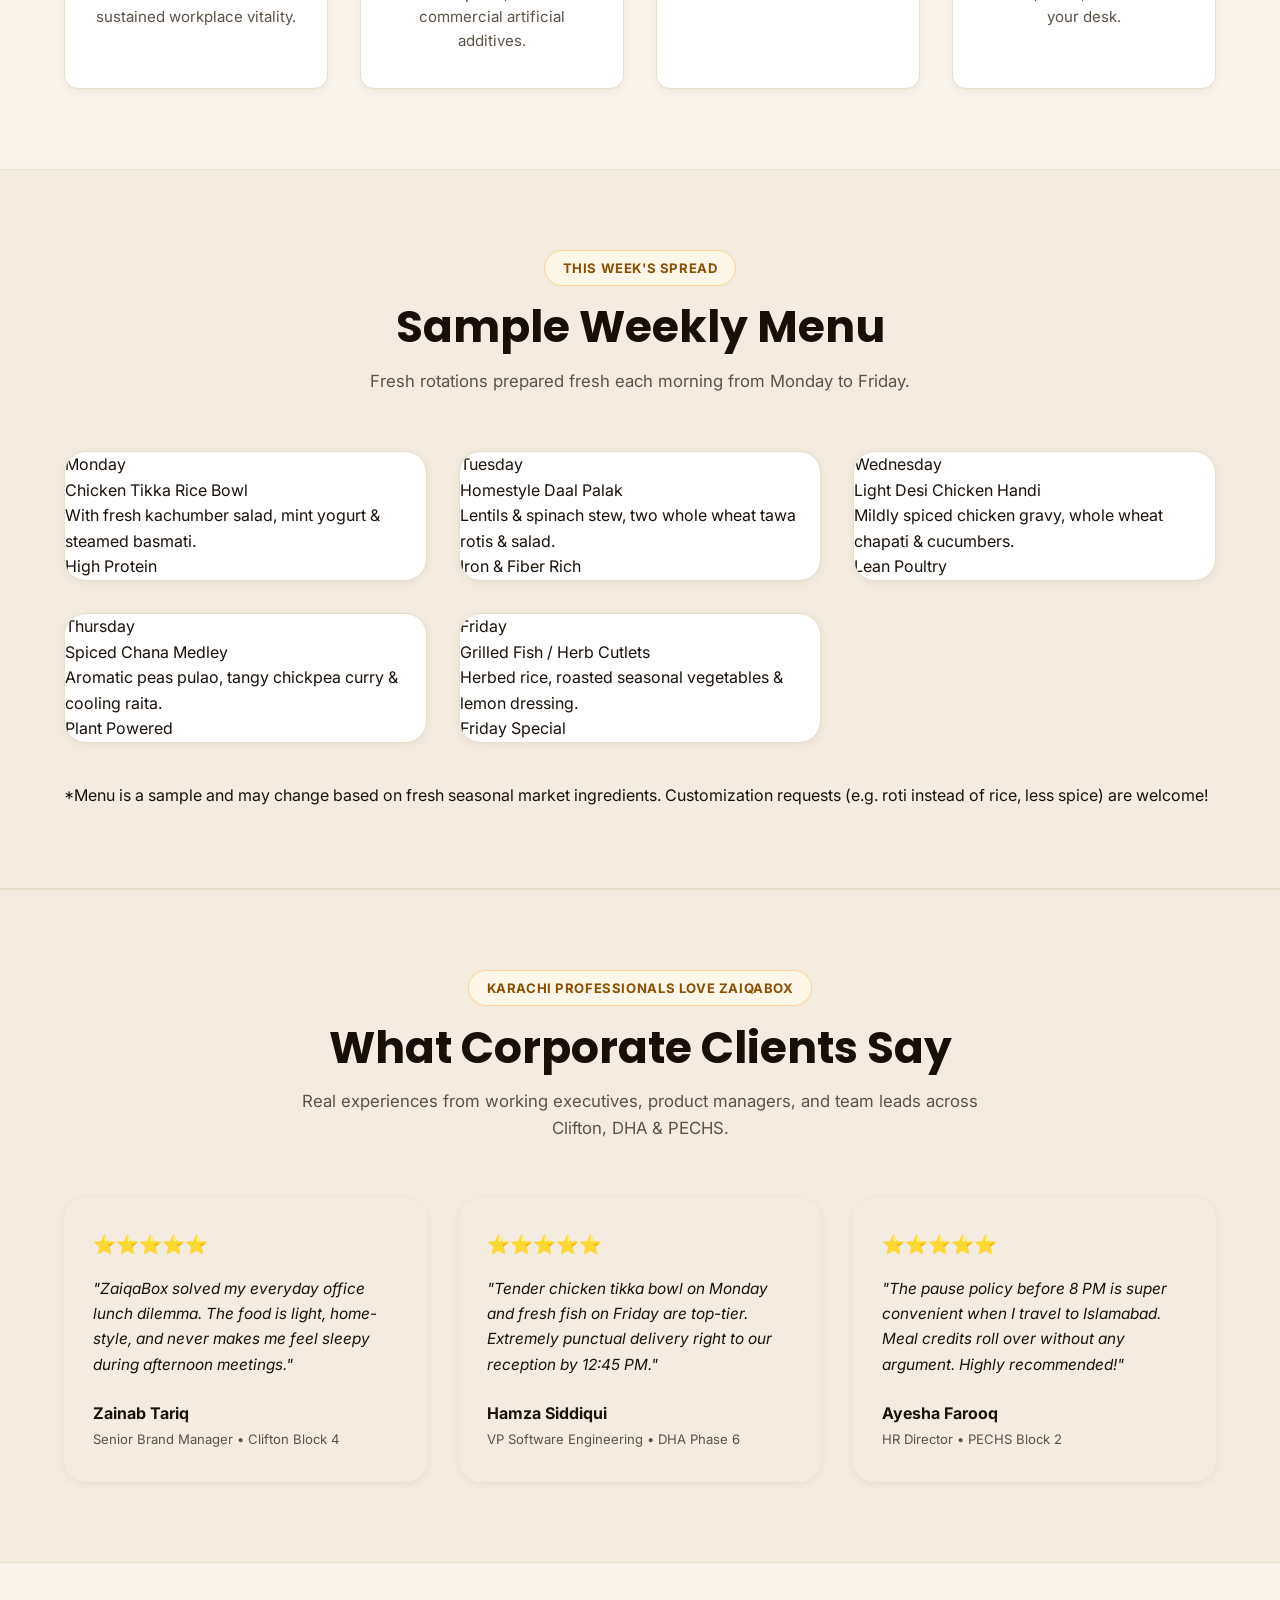
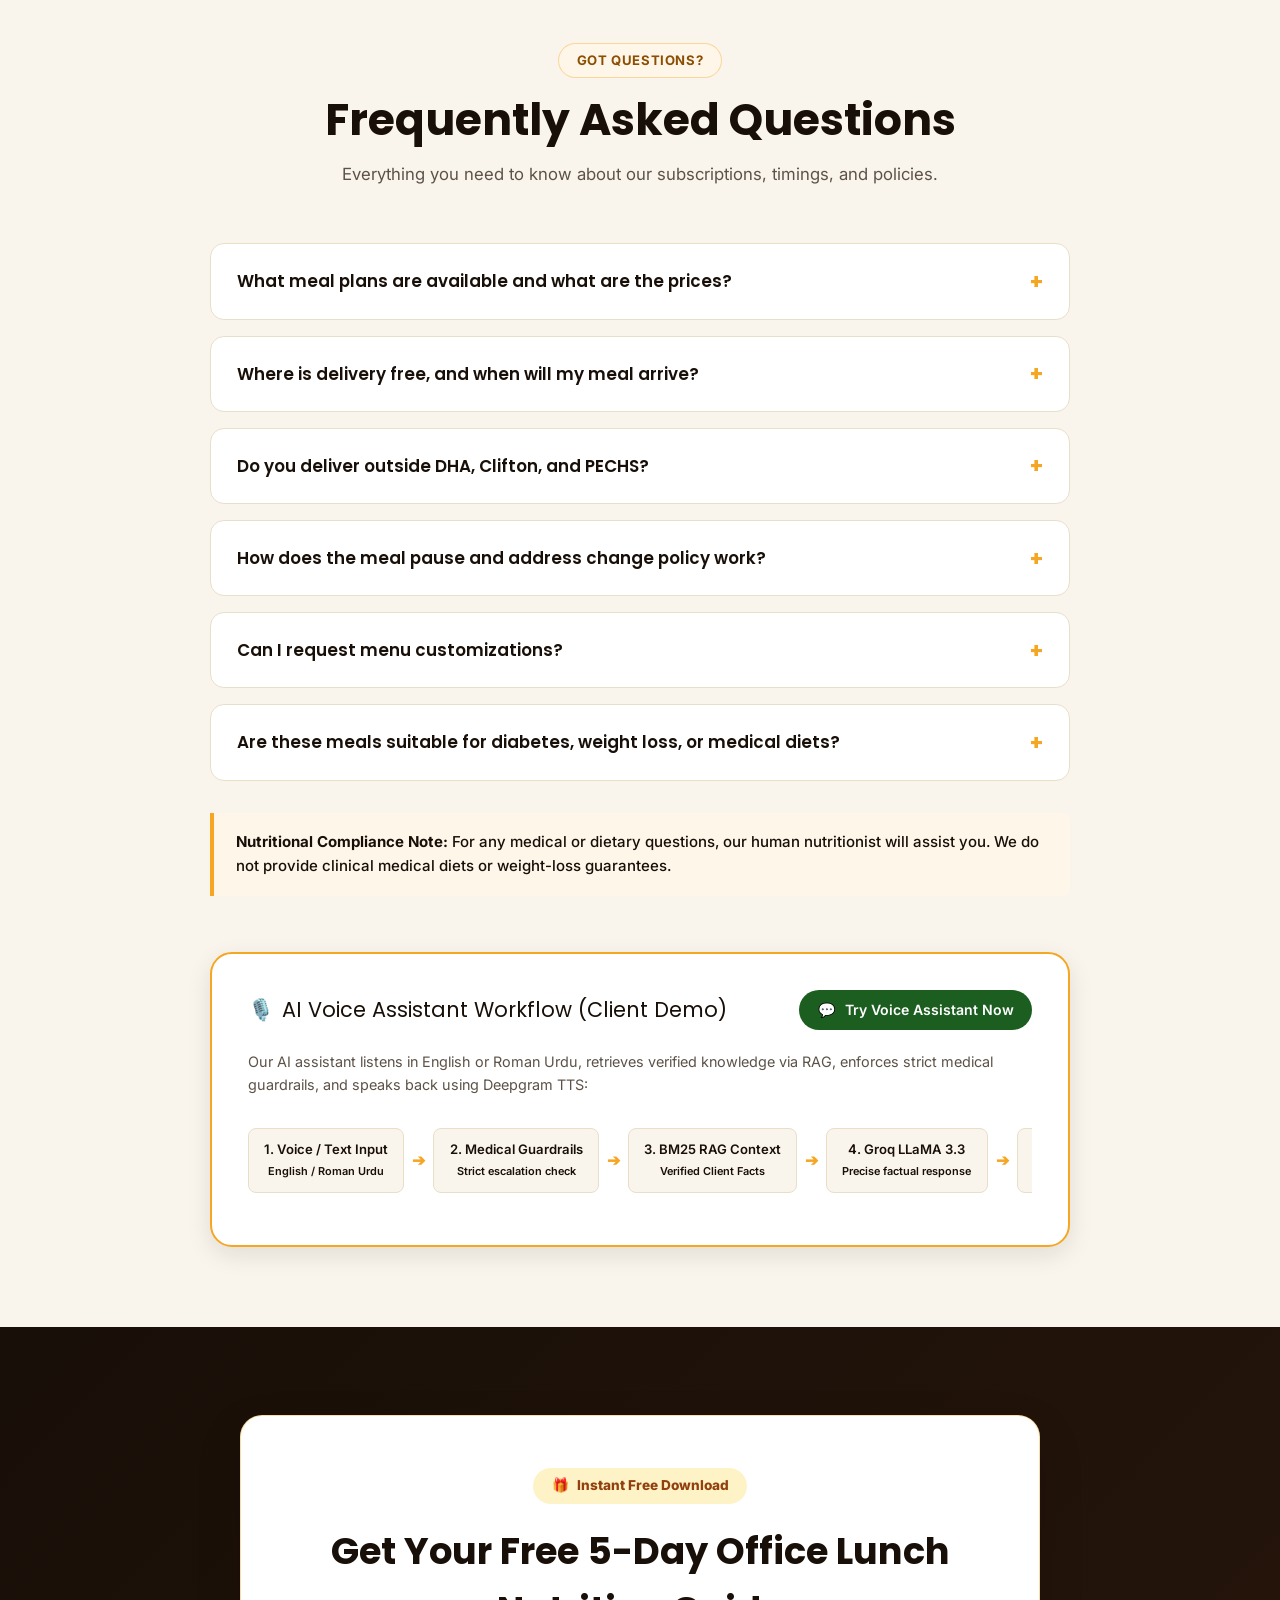
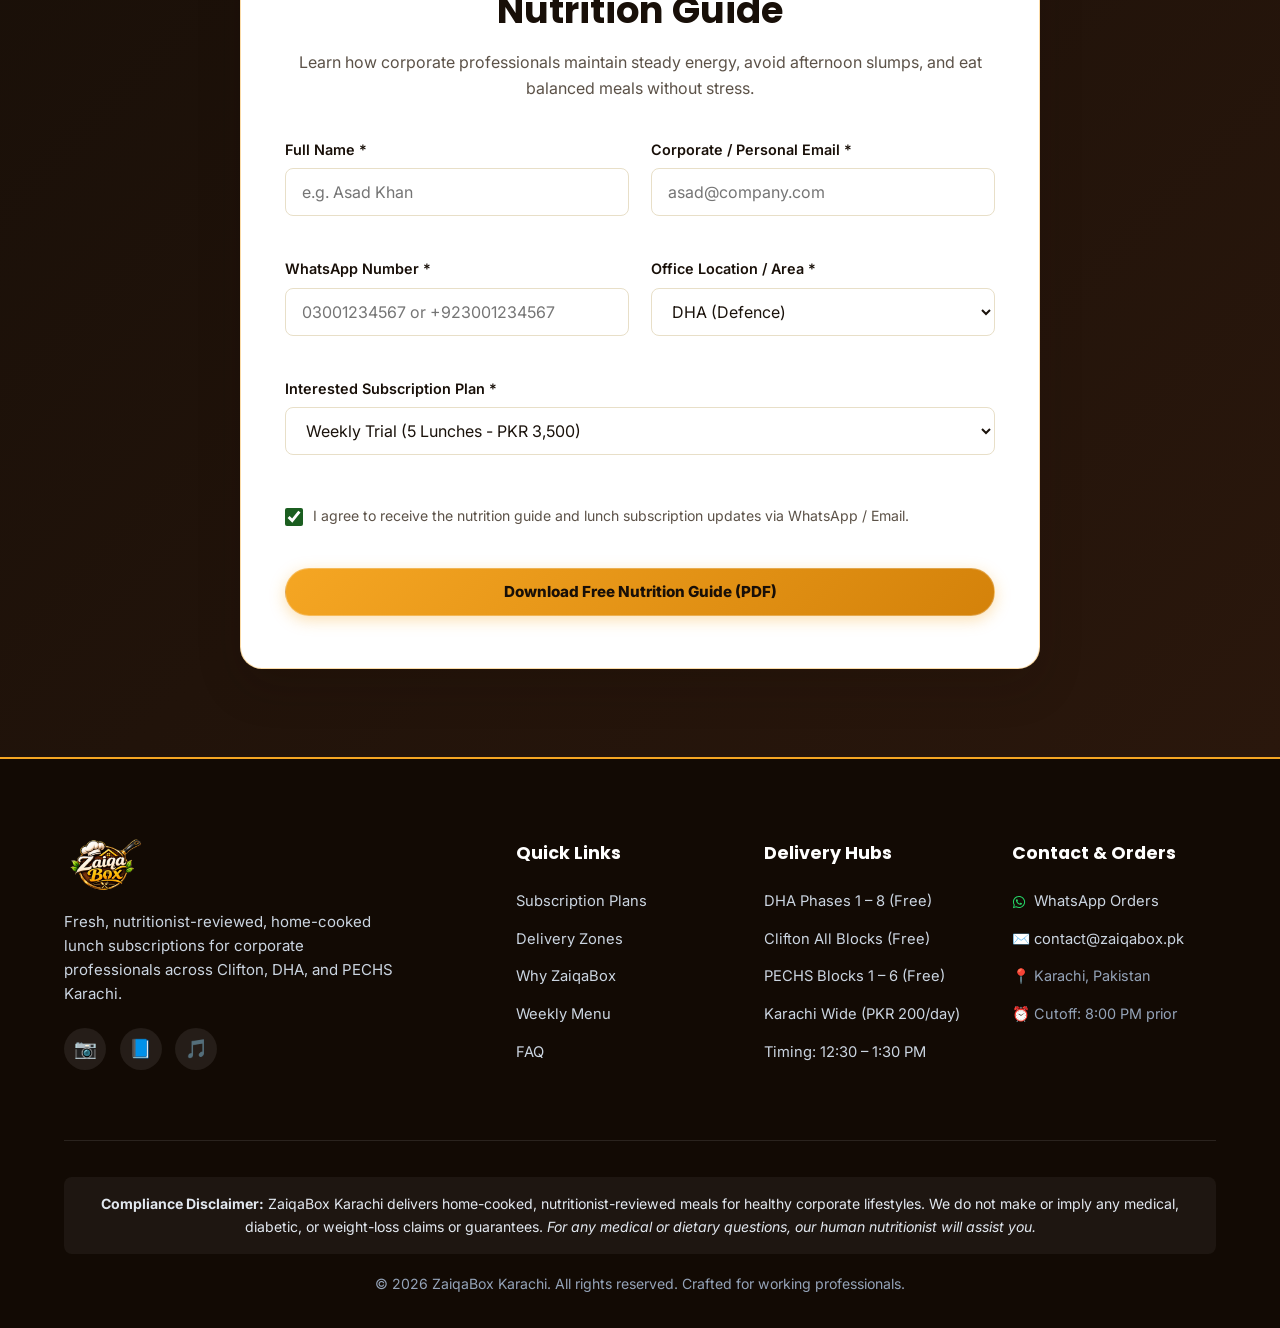
==== commit 61400330: "Unify customer and admin login into a single seamless login form with email/alias detection" ====
--- a/frontend/admin/index.html
+++ b/frontend/admin/index.html
@@ -6,6 +6,20 @@
   <title>ZaiqaBox Operations &amp; Admin Dashboard | SSMS Integrated</title>
   <link rel="icon" type="image/png" href="../assets/logo.png">
   <link rel="stylesheet" href="admin.css">
+  <script>
+    // Check authentication immediately before painting page
+    (function() {
+      try {
+        var token = localStorage.getItem("zaiqabox_admin_token") || localStorage.getItem("zaiqa_admin_token");
+        if (token) {
+          document.documentElement.classList.add("admin-logged-in");
+        } else {
+          // Redirect unauthenticated visitor to unified login modal on main website
+          window.location.replace("../index.html?auth=login");
+        }
+      } catch (e) {}
+    })();
+  </script>
 </head>
 <body>
 
--- a/frontend/admin/admin.css
+++ b/frontend/admin/admin.css
@@ -107,6 +107,15 @@
   display: flex;
 }
 
+/* Prevent login screen flicker on page refresh when already logged in */
+html.admin-logged-in #loginWrapper {
+  display: none !important;
+}
+
+html.admin-logged-in #appShell {
+  display: flex !important;
+}
+
 /* Top Navbar */
 .top-nav {
   height: 68px;
@@ -197,11 +206,12 @@
 .main-layout {
   display: flex;
   flex-grow: 1;
-}
-
-/* Sidebar */
+  min-height: calc(100vh - 68px);
+}
+
+/* Sidebar: Fixed / Sticky on desktop */
 .sidebar {
-  width: 250px;
+  width: 260px;
   background: var(--admin-walnut);
   color: #F8FAFC;
   padding: 1.5rem 0.75rem;
@@ -209,7 +219,22 @@
   display: flex;
   flex-direction: column;
   gap: 0.35rem;
+  position: sticky;
+  top: 68px;
+  height: calc(100vh - 68px);
+  overflow-y: auto;
+  overflow-x: hidden;
   transition: var(--transition);
+  z-index: 90;
+}
+
+.sidebar::-webkit-scrollbar {
+  width: 4px;
+}
+
+.sidebar::-webkit-scrollbar-thumb {
+  background: rgba(255, 255, 255, 0.15);
+  border-radius: 4px;
 }
 
 .sidebar-heading {
@@ -256,10 +281,10 @@
 /* Content Area */
 .content-area {
   flex-grow: 1;
+  min-width: 0;
   padding: 2rem;
   overflow-x: hidden;
   max-width: 1350px;
-  margin: 0 auto;
   width: 100%;
 }
 
@@ -555,7 +580,7 @@
   gap: 1.5rem;
 }
 
-.dish-admin-card {
+.dish-card, .dish-admin-card {
   background: var(--admin-surface);
   border: 1px solid var(--admin-border);
   border-radius: var(--radius-md);
@@ -563,55 +588,87 @@
   box-shadow: var(--shadow-sm);
   display: flex;
   flex-direction: column;
-}
-
-.dish-admin-img {
+  transition: transform 0.2s ease, box-shadow 0.2s ease;
+}
+
+.dish-card:hover, .dish-admin-card:hover {
+  transform: translateY(-2px);
+  box-shadow: var(--shadow-md);
+}
+
+.dish-card-img-wrap {
+  position: relative;
   width: 100%;
-  height: 160px;
+  height: 180px;
+  overflow: hidden;
+  background: #140C07;
+}
+
+.dish-card-img, .dish-admin-img {
+  width: 100%;
+  height: 180px;
   object-fit: cover;
-}
-
-.dish-admin-body {
+  object-position: center;
+  display: block;
+}
+
+.dish-card-badge, .dish-admin-day {
+  position: absolute;
+  top: 10px;
+  left: 10px;
+  background: rgba(20, 12, 7, 0.85);
+  color: var(--admin-accent);
+  border: 1px solid rgba(245, 166, 35, 0.4);
+  font-size: 0.75rem;
+  font-weight: 700;
+  text-transform: uppercase;
+  padding: 4px 10px;
+  border-radius: 20px;
+  backdrop-filter: blur(4px);
+}
+
+.dish-card-body, .dish-admin-body {
   padding: 1.25rem;
   flex-grow: 1;
   display: flex;
   flex-direction: column;
 }
 
-.dish-admin-day {
-  font-size: 0.78rem;
-  font-weight: 700;
-  text-transform: uppercase;
-  color: var(--admin-accent);
-  margin-bottom: 0.25rem;
-}
-
-.dish-admin-title {
+.dish-card-title, .dish-admin-title {
   font-family: 'Poppins', sans-serif;
-  font-size: 1.1rem;
+  font-size: 1.05rem;
   font-weight: 600;
   color: var(--admin-walnut);
   margin-bottom: 0.4rem;
-}
-
-.dish-admin-desc {
+  line-height: 1.35;
+}
+
+.dish-card-desc, .dish-admin-desc {
   font-size: 0.85rem;
   color: var(--admin-muted);
   margin-bottom: 0.8rem;
-  line-height: 1.4;
-}
-
-.dish-admin-meta {
+  line-height: 1.45;
+  display: -webkit-box;
+  -webkit-line-clamp: 2;
+  -webkit-box-orient: vertical;
+  overflow: hidden;
+}
+
+.dish-card-meta, .dish-admin-meta {
   display: flex;
   align-items: center;
   justify-content: space-between;
-  font-size: 0.82rem;
+  font-size: 0.78rem;
+  font-weight: 600;
+  color: #475569;
   margin-top: auto;
-  padding-top: 0.8rem;
+  padding-top: 0.75rem;
   border-top: 1px solid var(--admin-border);
-}
-
-.dish-admin-actions {
+  gap: 0.5rem;
+  flex-wrap: wrap;
+}
+
+.dish-card-actions, .dish-admin-actions {
   display: flex;
   gap: 0.5rem;
   margin-top: 0.85rem;
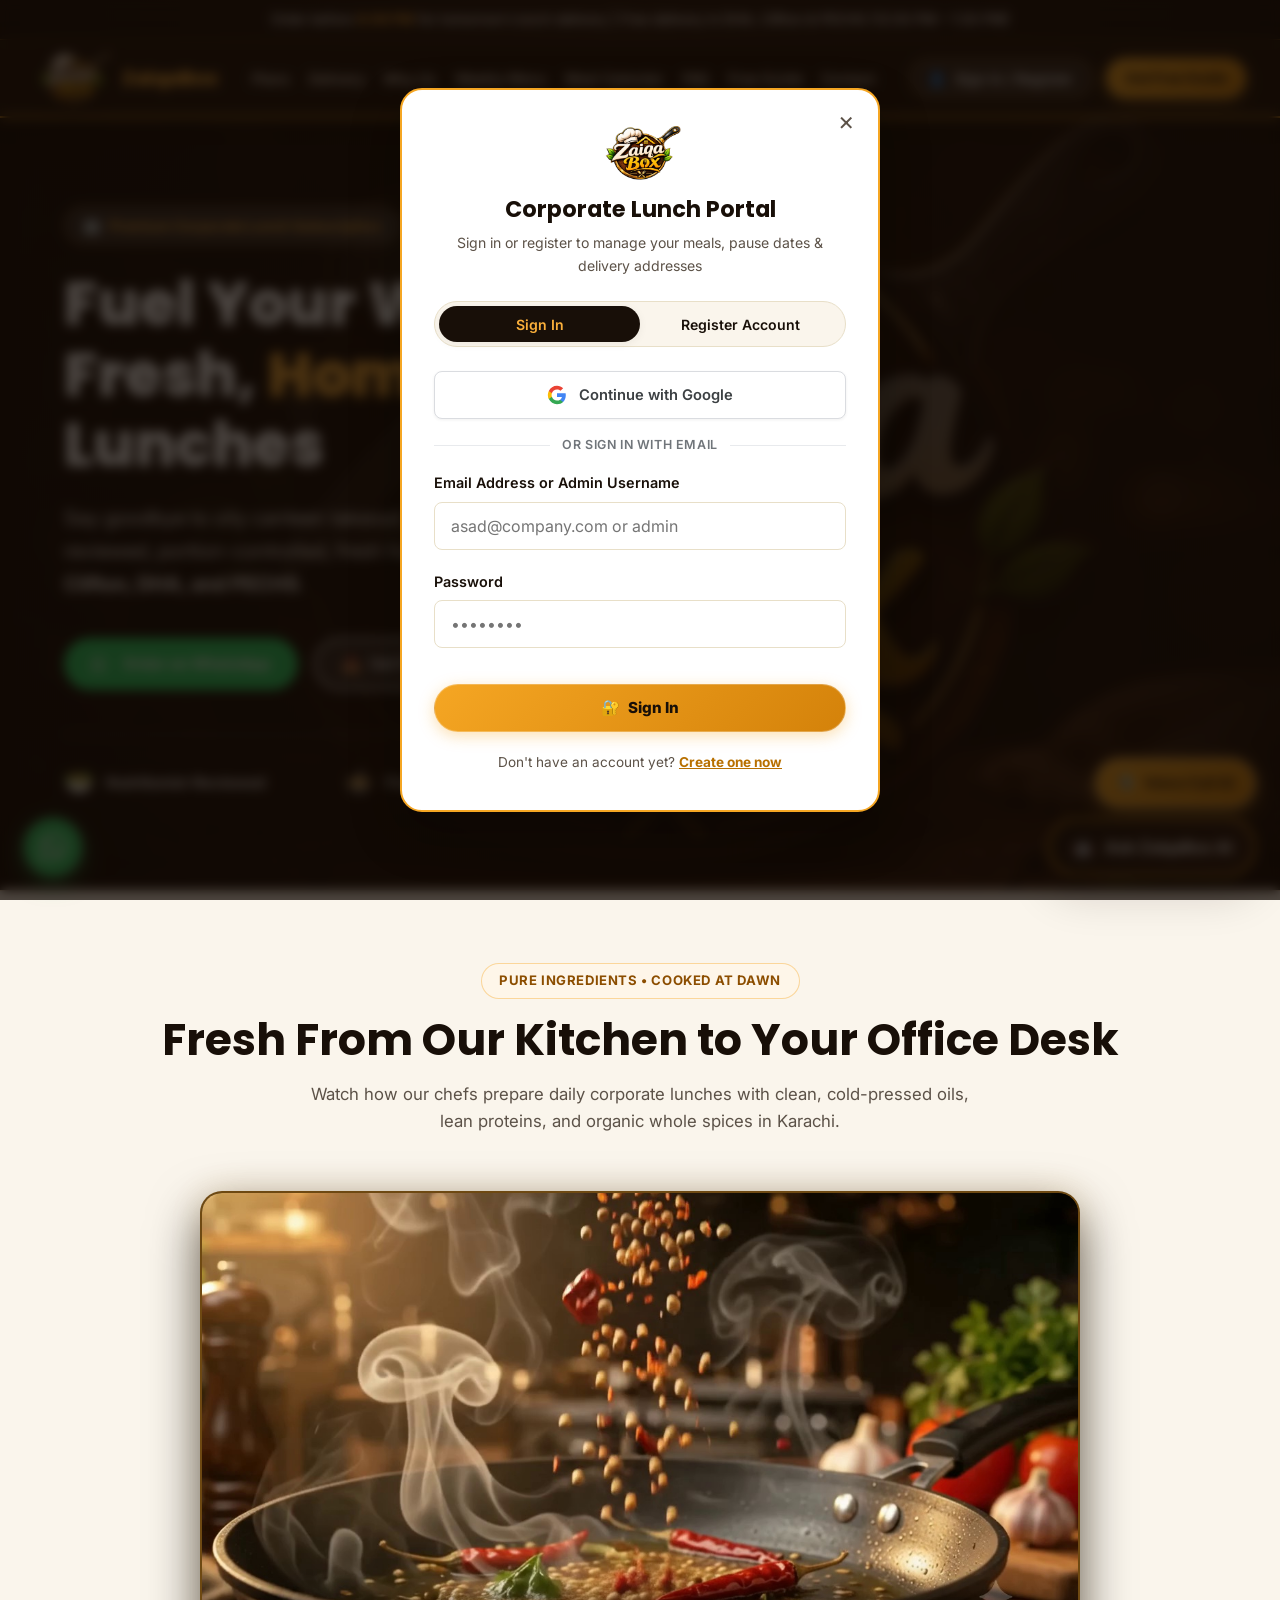
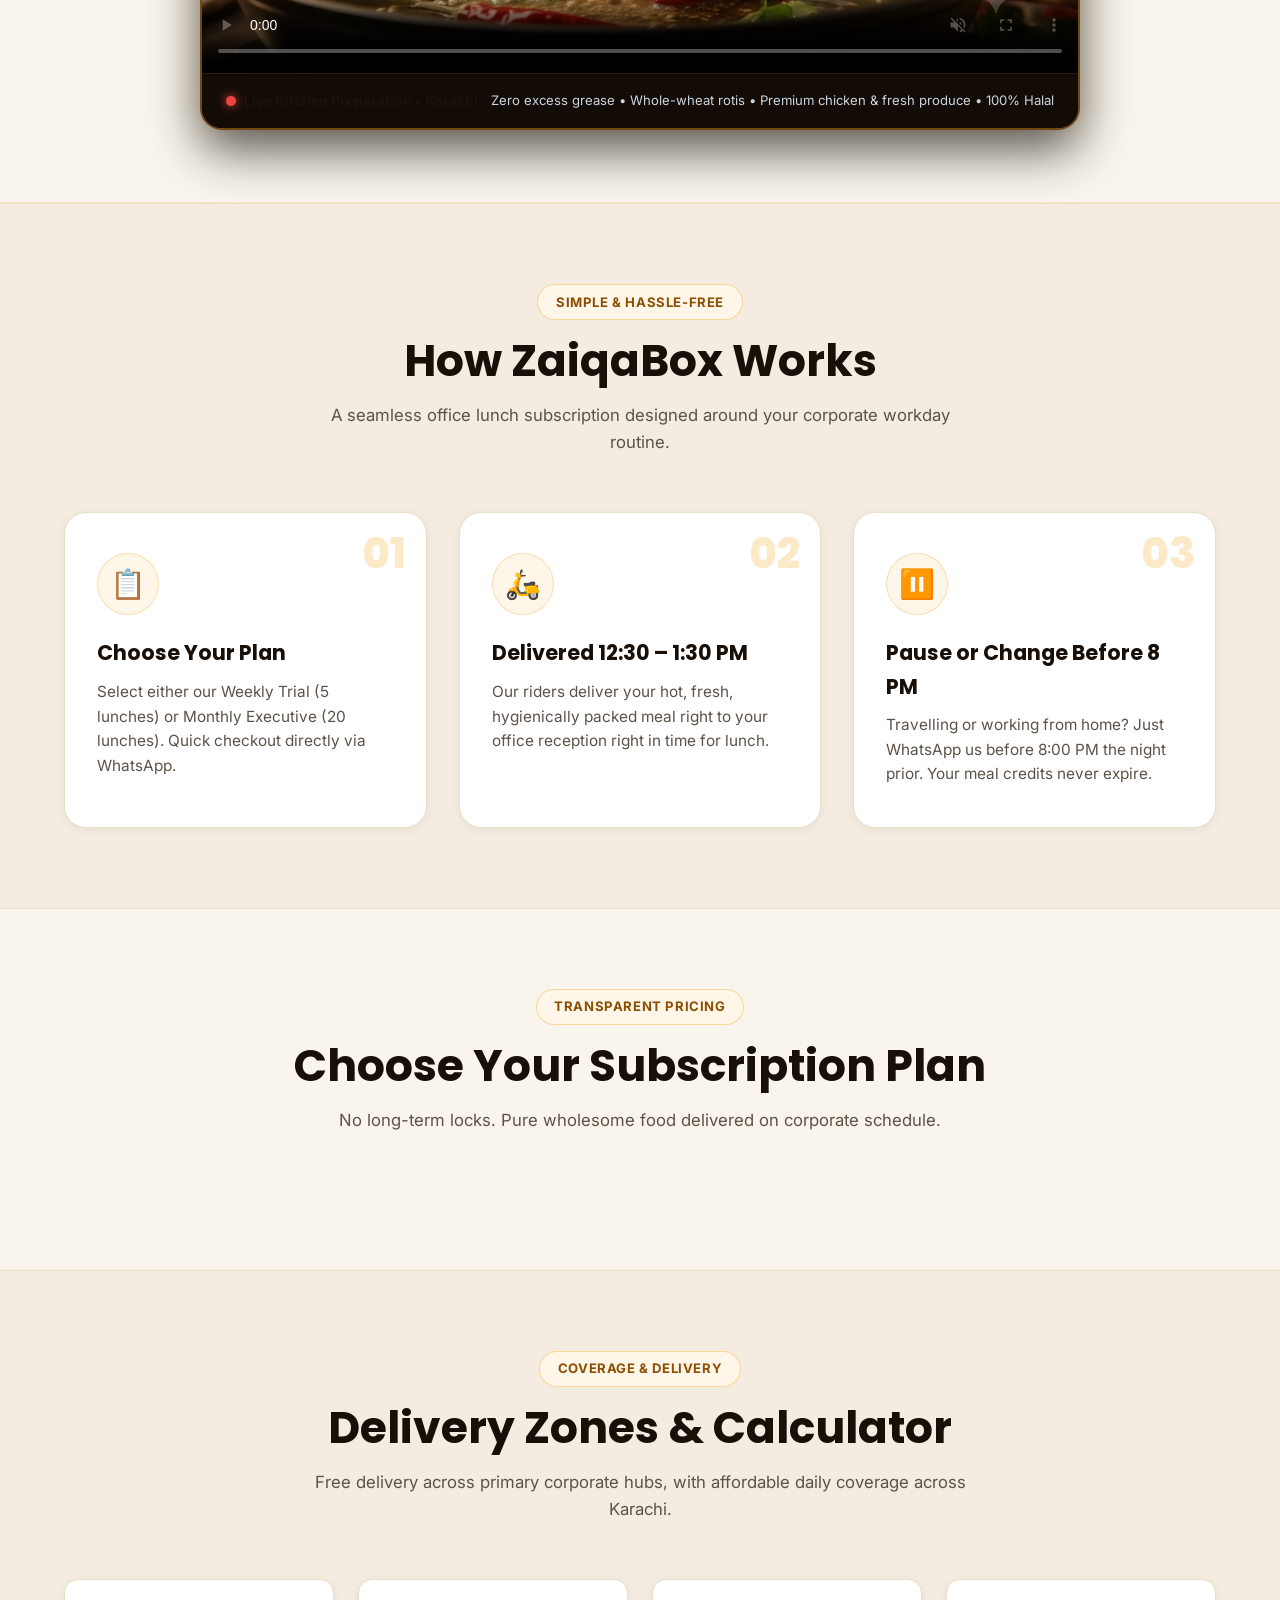
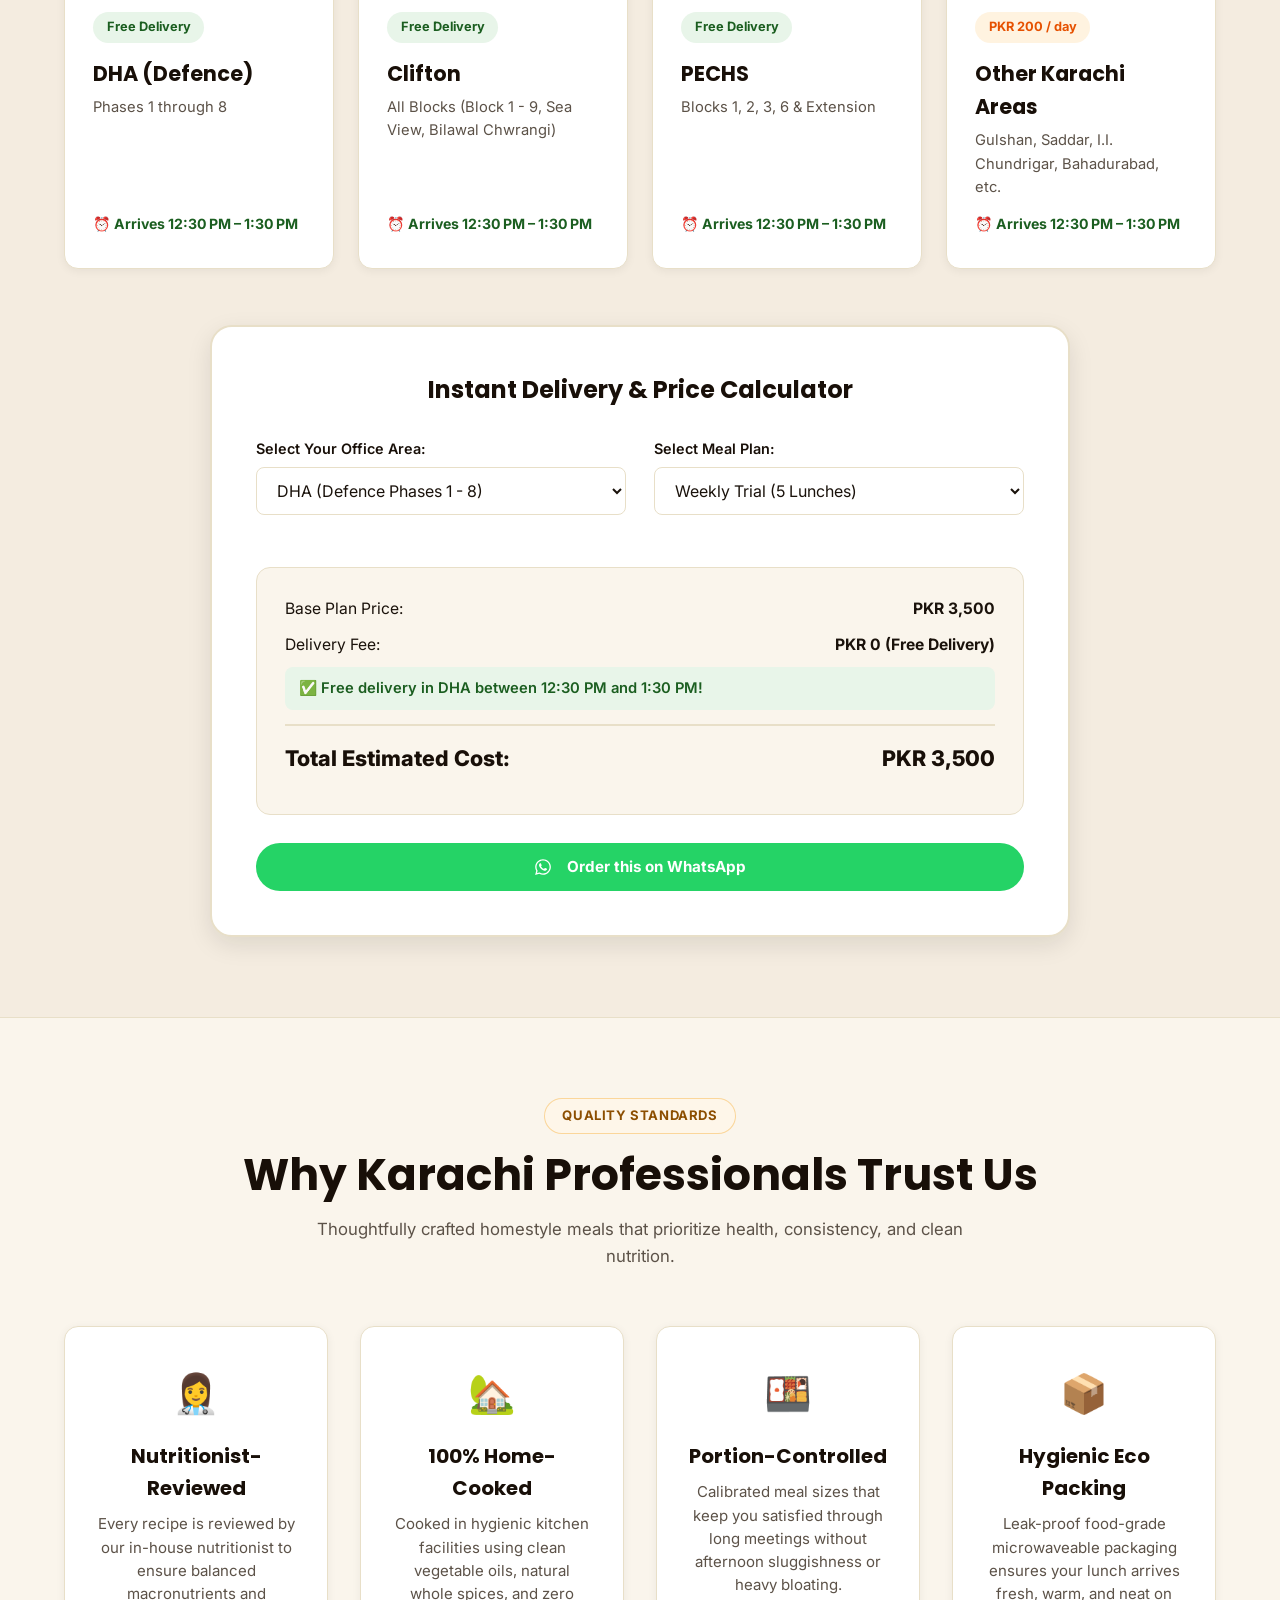
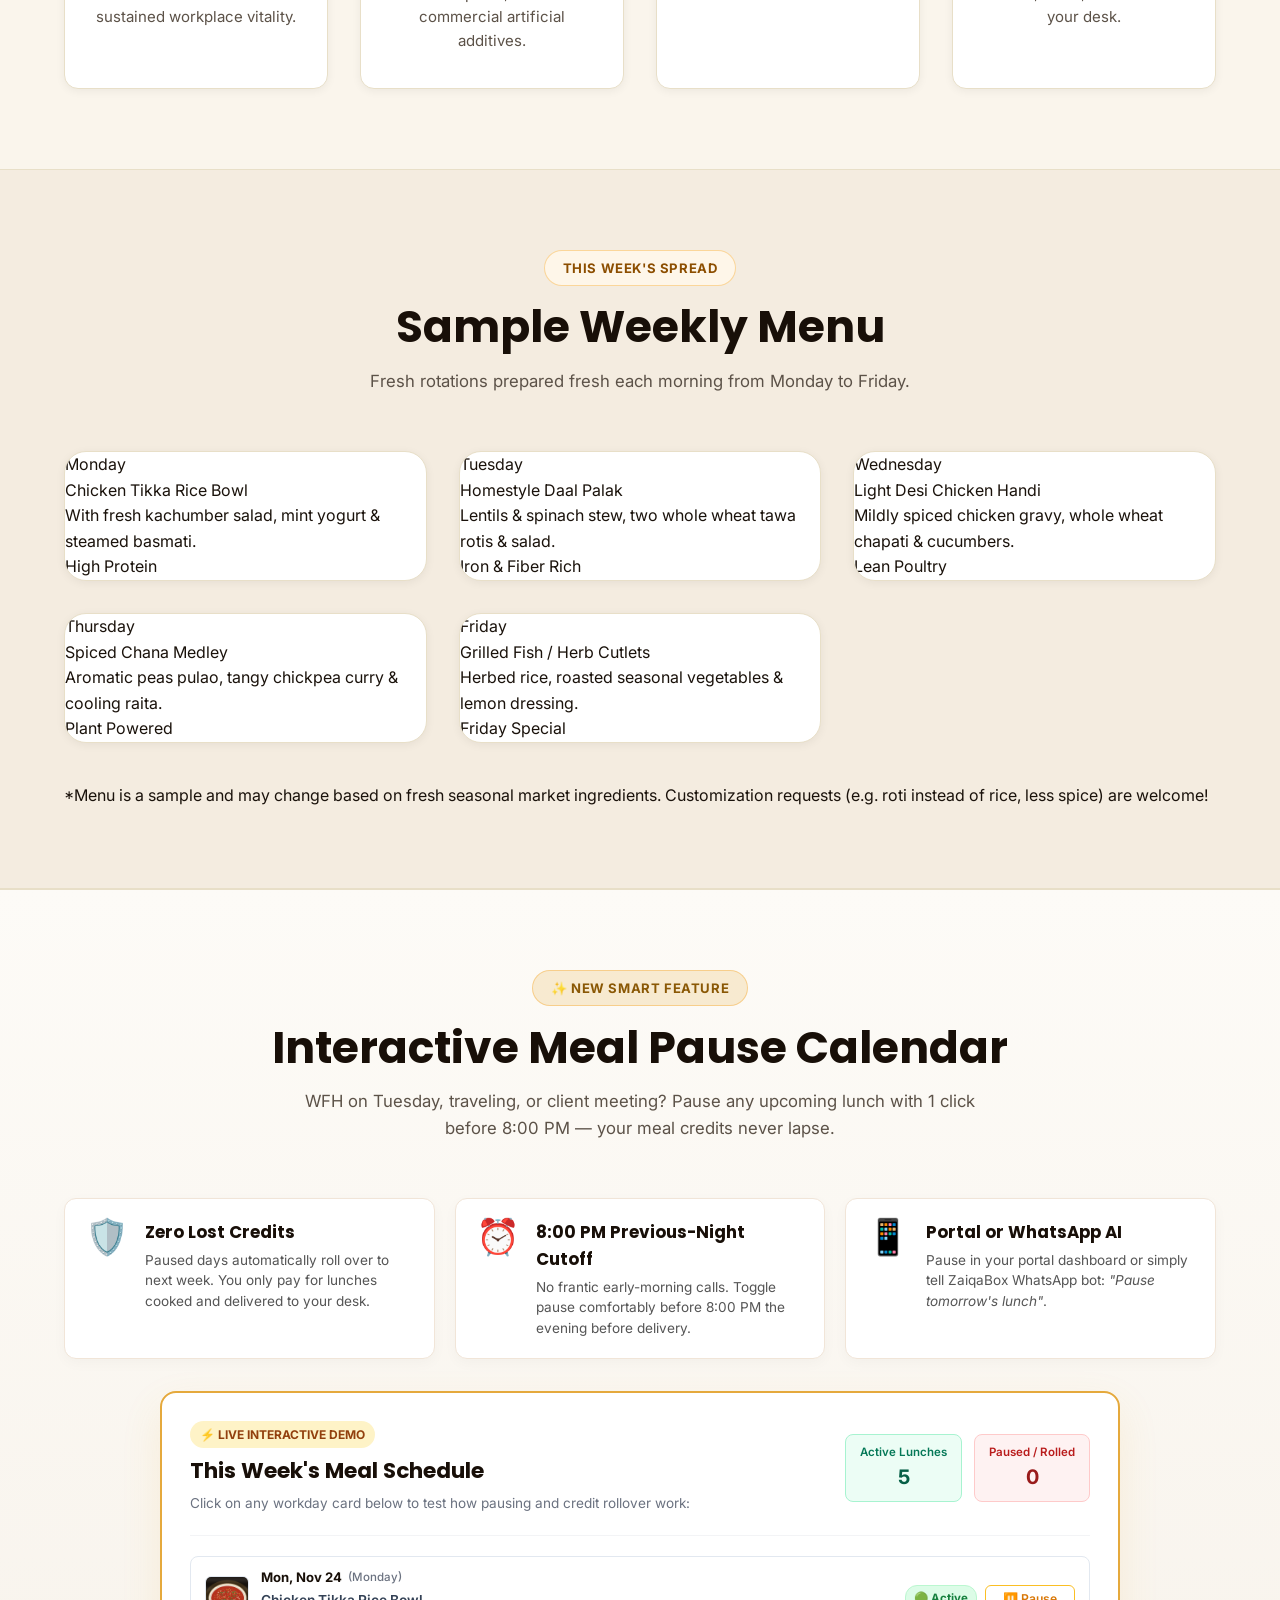
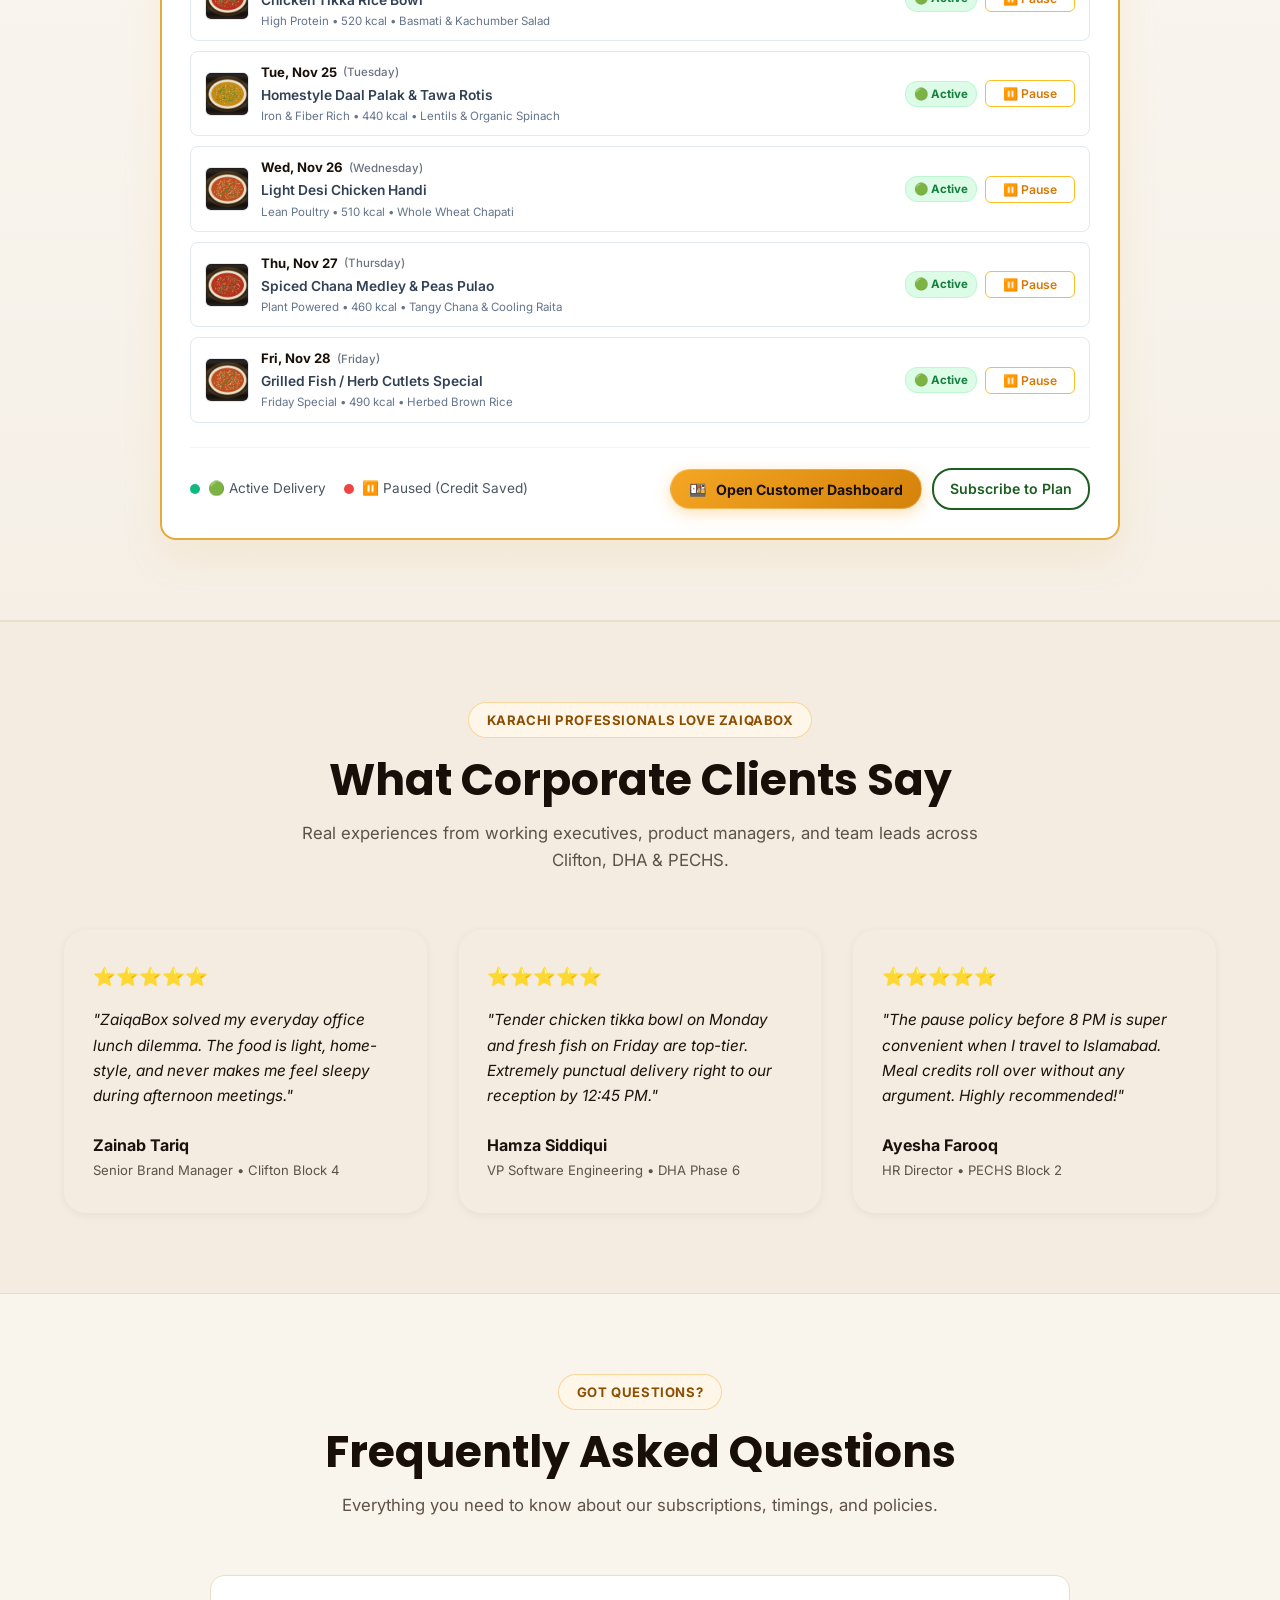
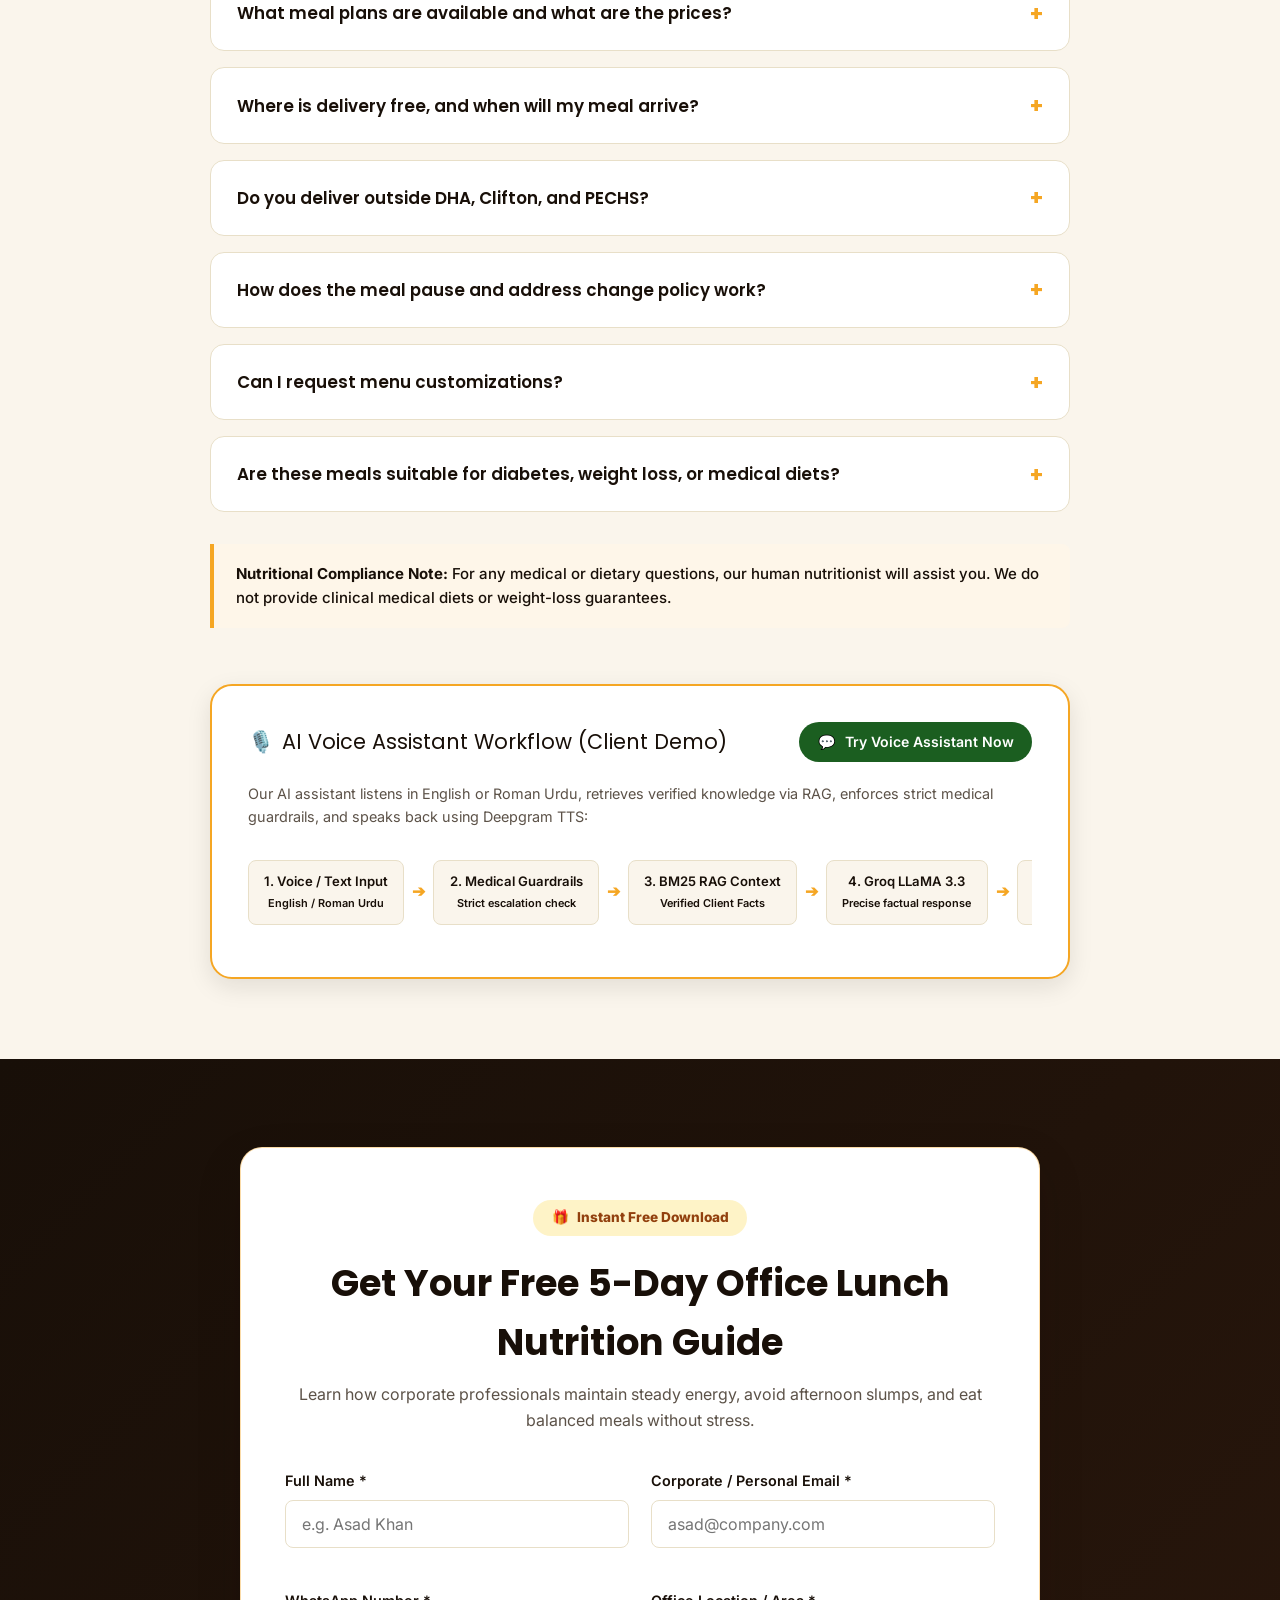
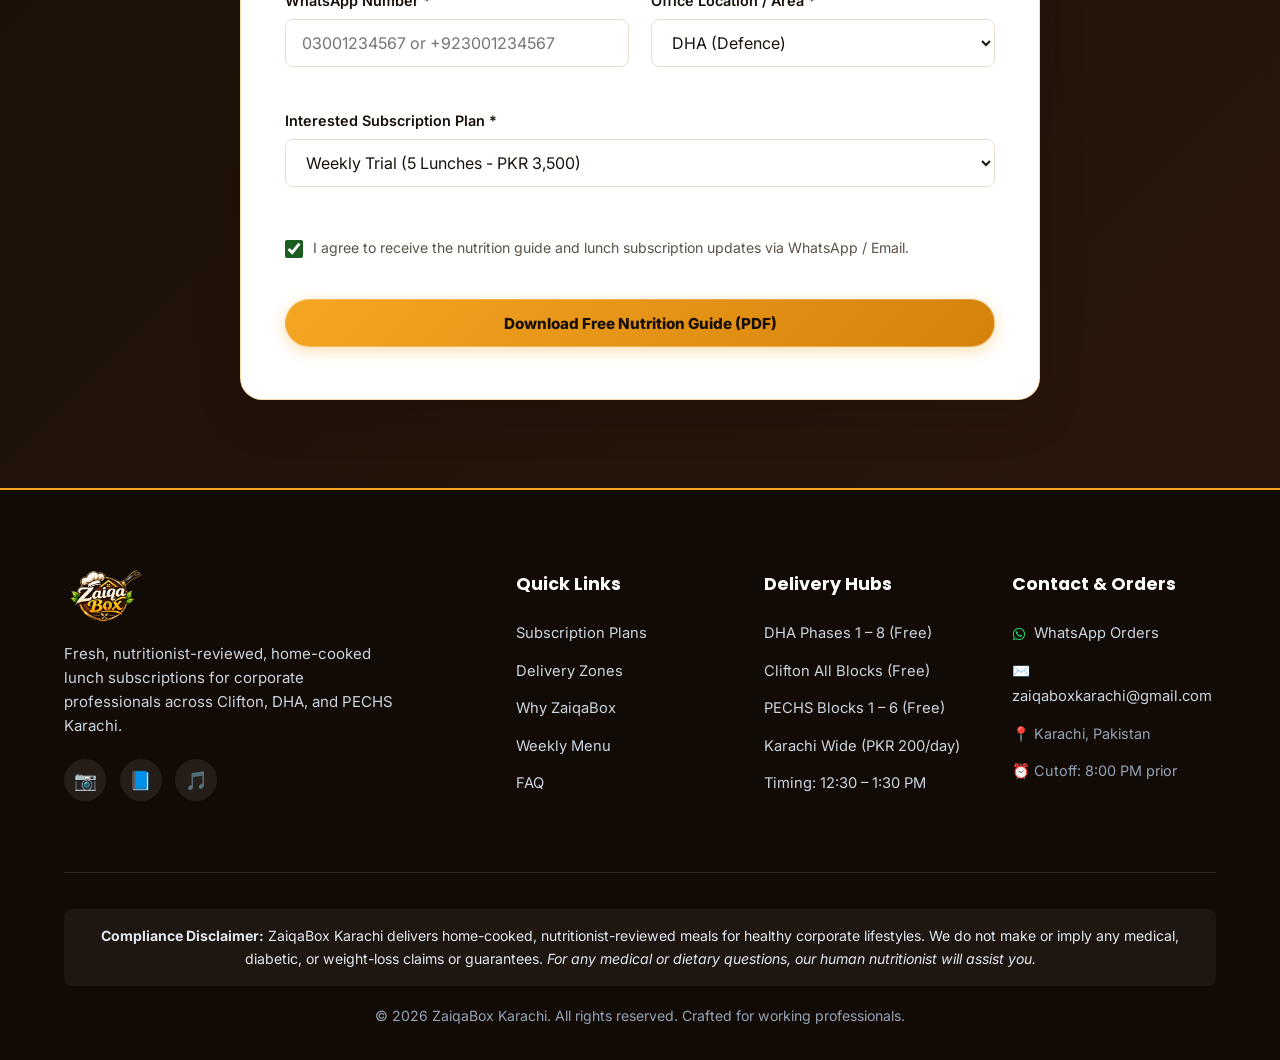
==== commit e4db0d64: "Integrate real Google Identity Services (GIS) OAuth 2.0 with backend tokeninfo verification and Admi" ====
--- a/frontend/admin/index.html
+++ b/frontend/admin/index.html
@@ -411,6 +411,13 @@
                 <label class="form-label">Nutritionist Compliance Note (Fixed)</label>
                 <textarea id="setCompliance" class="form-textarea" rows="2" readonly style="background: #F8FAFC;"></textarea>
               </div>
+              <div class="form-group" style="background: #F0FDF4; border: 1.5px solid #BBF7D0; border-radius: 8px; padding: 14px 16px;">
+                <label class="form-label" style="color: #166534; font-weight: 700;">Google OAuth 2.0 Web Client ID (Real Google Sign-In)</label>
+                <input type="text" id="setGoogleClientId" class="form-input" placeholder="e.g. 1234567890-abcdefg123456.apps.googleusercontent.com" style="background: #FFF;">
+                <p style="font-size: 0.8rem; color: #15803D; margin: 5px 0 0; line-height: 1.4;">
+                  Enter your Google Cloud Console OAuth 2.0 Client ID here to enable official Google popup login on the website.
+                </p>
+              </div>
             </form>
           </div>
         </section>
